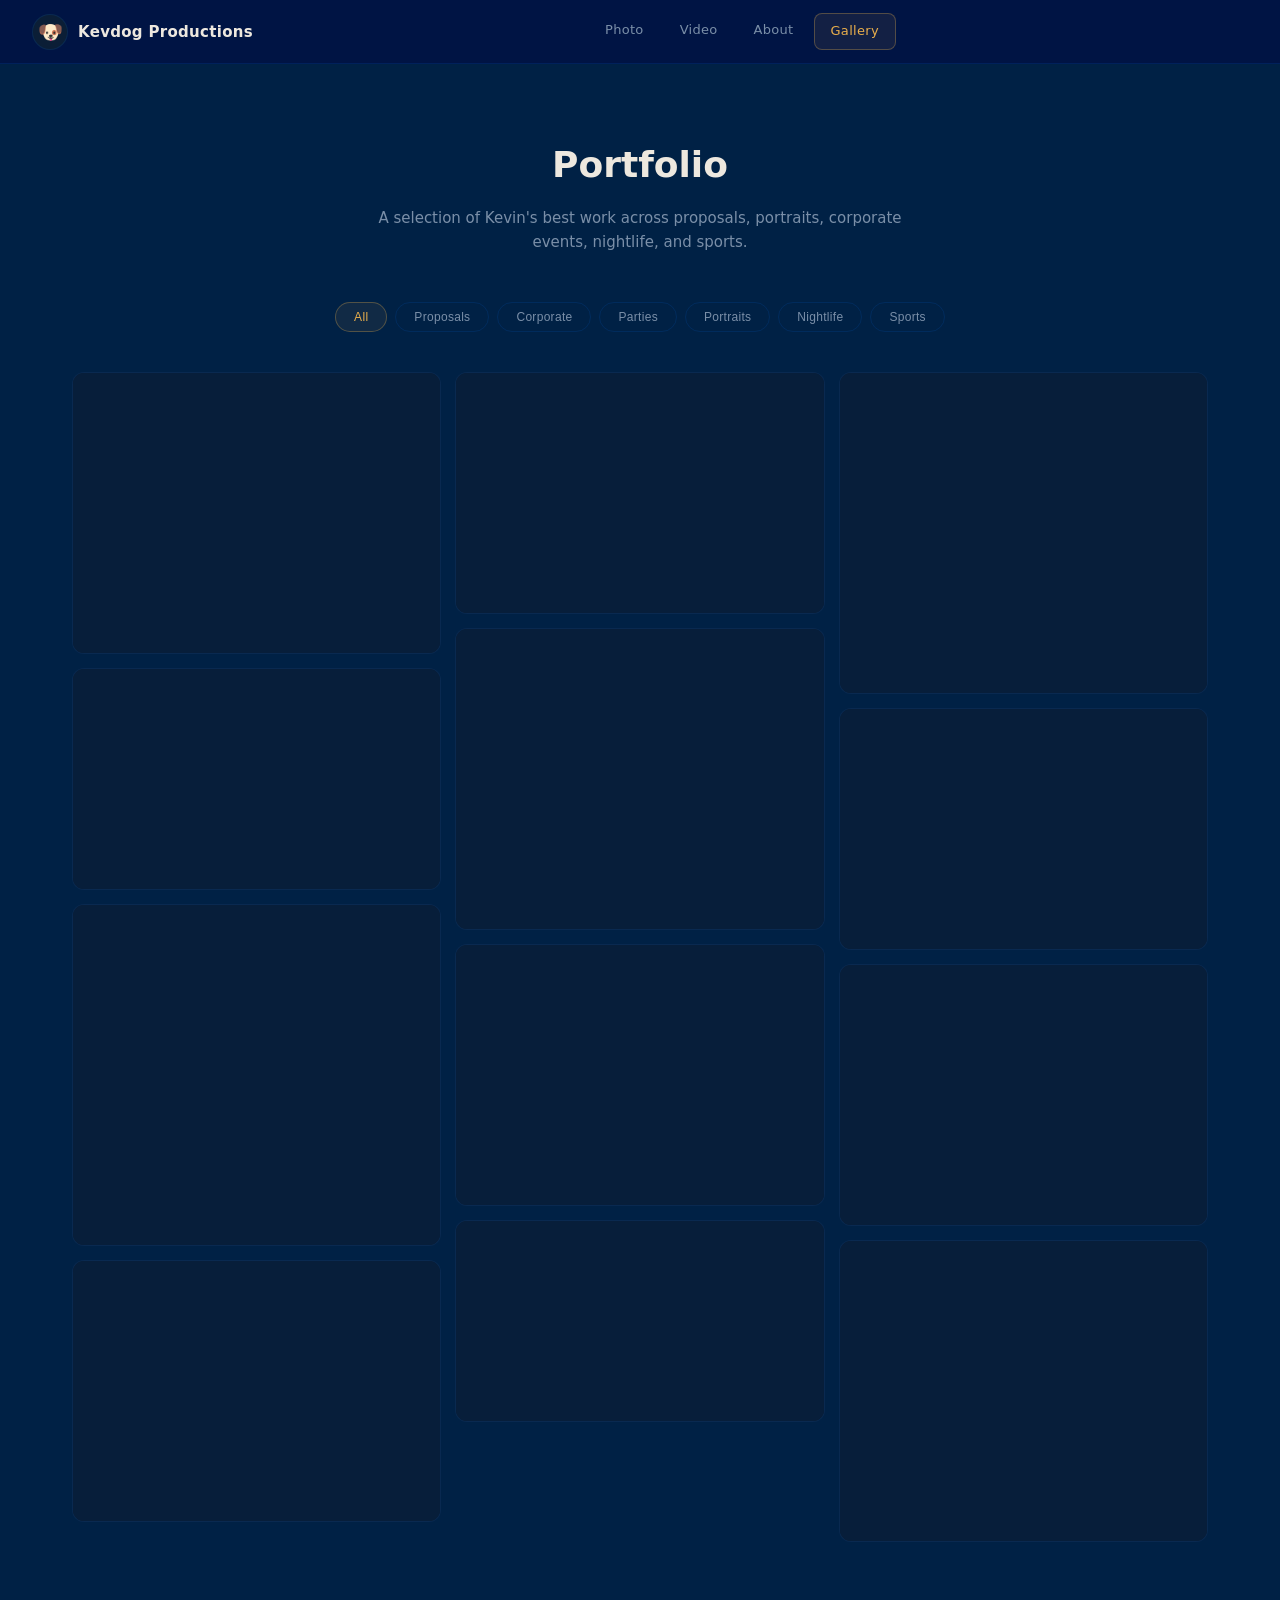
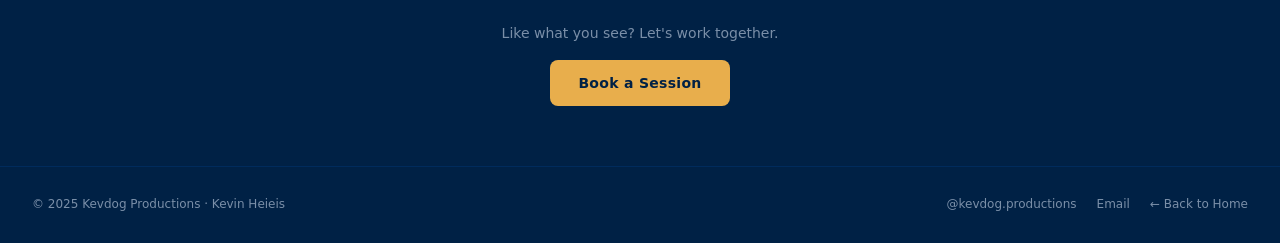
==== gallery.html @ 668ad518 "Initial Website" ====
<!DOCTYPE html>
<html lang="en">
<head>
  <meta charset="UTF-8" />
  <meta name="viewport" content="width=device-width, initial-scale=1.0" />
  <title>Gallery — Kevdog Productions</title>
  <meta name="description" content="Photo gallery — Kevin Heieis photographer and videographer. Proposals, portraits, corporate events, nightlife, and sports." />
  <link rel="icon" href="images/logo.png" type="image/png" />
  <link rel="stylesheet" href="https://cdn.jsdelivr.net/npm/@tabler/icons-webfont@3.11.0/tabler-icons.min.css" />
  <link rel="stylesheet" href="style.css" />
</head>
<body>

<!-- ===== HEADER ===== -->
<header class="gallery-page-header">
  <a href="index.html" class="logo" aria-label="Kevdog Productions home">
    <div class="logo-emoji" aria-hidden="true">🐶</div>
    <span class="logo-text">Kevdog Productions</span>
  </a>

  <nav style="display:flex;gap:4px;" aria-label="Site navigation">
    <a href="index.html#section-photo" class="nav-link">Photo</a>
    <a href="index.html#section-video" class="nav-link">Video</a>
    <a href="index.html#section-about" class="nav-link">About</a>
    <a href="gallery.html" class="nav-link active">Gallery</a>
  </nav>

  <div class="header-icons">
    <a href="https://www.instagram.com/kevdog.productions" target="_blank" rel="noopener" aria-label="Instagram @kevdog.productions">
      <i class="ti ti-brand-instagram" aria-hidden="true"></i>
    </a>
    <a href="mailto:kevin@kevdog.productions" aria-label="Email Kevin">
      <i class="ti ti-mail" aria-hidden="true"></i>
    </a>
  </div>
</header>


<!-- ===== PAGE HERO ===== -->
<div class="gallery-hero">
  <h1>Portfolio</h1>
  <p>A selection of Kevin's best work across proposals, portraits, corporate events, nightlife, and sports.</p>
</div>


<!-- ===== FILTER BUTTONS ===== -->
<div class="gallery-filters" role="group" aria-label="Filter by category">
  <button class="filter-btn active" onclick="filterGallery('all', this)">All</button>
  <button class="filter-btn" onclick="filterGallery('proposals', this)">Proposals</button>
  <button class="filter-btn" onclick="filterGallery('corporate', this)">Corporate</button>
  <button class="filter-btn" onclick="filterGallery('parties', this)">Parties</button>
  <button class="filter-btn" onclick="filterGallery('portraits', this)">Portraits</button>
  <button class="filter-btn" onclick="filterGallery('nightlife', this)">Nightlife</button>
  <button class="filter-btn" onclick="filterGallery('sports', this)">Sports</button>
</div>


<!-- ===== MASONRY GALLERY ===== -->
<!--
  HOW TO ADD YOUR PHOTOS:
  1. Place your image files in the images/gallery/ folder.
  2. For each image, copy one <div class="masonry-item"> block below.
  3. Set data-category to one of: proposals | corporate | parties | portraits | nightlife | sports
  4. Replace the <div class="masonry-placeholder"> with:
       <img src="images/gallery/your-photo.jpg" alt="Descriptive alt text" loading="lazy">
  5. Update the data-caption to describe the photo.
  The columns and lightbox are handled automatically.
-->
<div class="masonry-grid" id="gallery-grid">

  <!-- PROPOSALS -->
  <div class="masonry-item" data-category="proposals" data-caption="Proposal" onclick="openLightbox(this)">
    <div class="masonry-placeholder" style="height:280px;"><i class="ti ti-ring" aria-hidden="true"></i></div>
    <div class="masonry-overlay">Proposals</div>
  </div>

  <div class="masonry-item" data-category="proposals" data-caption="Proposal" onclick="openLightbox(this)">
    <div class="masonry-placeholder" style="height:220px;"><i class="ti ti-ring" aria-hidden="true"></i></div>
    <div class="masonry-overlay">Proposals</div>
  </div>

  <!-- PORTRAITS -->
  <div class="masonry-item" data-category="portraits" data-caption="Portrait session" onclick="openLightbox(this)">
    <div class="masonry-placeholder" style="height:340px;"><i class="ti ti-user-circle" aria-hidden="true"></i></div>
    <div class="masonry-overlay">Portraits</div>
  </div>

  <div class="masonry-item" data-category="portraits" data-caption="Portrait session" onclick="openLightbox(this)">
    <div class="masonry-placeholder" style="height:260px;"><i class="ti ti-user-circle" aria-hidden="true"></i></div>
    <div class="masonry-overlay">Portraits</div>
  </div>

  <!-- CORPORATE -->
  <div class="masonry-item" data-category="corporate" data-caption="Corporate event" onclick="openLightbox(this)">
    <div class="masonry-placeholder" style="height:240px;"><i class="ti ti-building-skyscraper" aria-hidden="true"></i></div>
    <div class="masonry-overlay">Corporate Events</div>
  </div>

  <div class="masonry-item" data-category="corporate" data-caption="Corporate event" onclick="openLightbox(this)">
    <div class="masonry-placeholder" style="height:300px;"><i class="ti ti-building-skyscraper" aria-hidden="true"></i></div>
    <div class="masonry-overlay">Corporate Events</div>
  </div>

  <!-- PARTIES -->
  <div class="masonry-item" data-category="parties" data-caption="Private party" onclick="openLightbox(this)">
    <div class="masonry-placeholder" style="height:260px;"><i class="ti ti-confetti" aria-hidden="true"></i></div>
    <div class="masonry-overlay">Private Parties</div>
  </div>

  <div class="masonry-item" data-category="parties" data-caption="Private party" onclick="openLightbox(this)">
    <div class="masonry-placeholder" style="height:200px;"><i class="ti ti-confetti" aria-hidden="true"></i></div>
    <div class="masonry-overlay">Private Parties</div>
  </div>

  <!-- NIGHTLIFE -->
  <div class="masonry-item" data-category="nightlife" data-caption="Nightlife" onclick="openLightbox(this)">
    <div class="masonry-placeholder" style="height:320px;"><i class="ti ti-music" aria-hidden="true"></i></div>
    <div class="masonry-overlay">Nightlife</div>
  </div>

  <div class="masonry-item" data-category="nightlife" data-caption="Nightlife" onclick="openLightbox(this)">
    <div class="masonry-placeholder" style="height:240px;"><i class="ti ti-music" aria-hidden="true"></i></div>
    <div class="masonry-overlay">Nightlife</div>
  </div>

  <!-- SPORTS -->
  <div class="masonry-item" data-category="sports" data-caption="Sports" onclick="openLightbox(this)">
    <div class="masonry-placeholder" style="height:260px;"><i class="ti ti-trophy" aria-hidden="true"></i></div>
    <div class="masonry-overlay">Sports</div>
  </div>

  <div class="masonry-item" data-category="sports" data-caption="Sports" onclick="openLightbox(this)">
    <div class="masonry-placeholder" style="height:300px;"><i class="ti ti-trophy" aria-hidden="true"></i></div>
    <div class="masonry-overlay">Sports</div>
  </div>

</div><!-- /.masonry-grid -->


<!-- ===== LIGHTBOX ===== -->
<div class="lightbox" id="lightbox" role="dialog" aria-modal="true" aria-label="Photo lightbox" onclick="closeLightbox(event)">
  <button class="lightbox-close" onclick="closeLightbox()" aria-label="Close photo">
    <i class="ti ti-x" aria-hidden="true"></i>
  </button>
  <img class="lightbox-img" id="lightbox-img" src="" alt="" />
  <p class="lightbox-caption" id="lightbox-caption"></p>
</div>


<!-- ===== CTA BAR ===== -->
<div style="text-align:center;padding:0 32px 60px;">
  <p style="font-size:14px;color:var(--muted);margin-bottom:16px;">Like what you see? Let's work together.</p>
  <!-- BOOKING: Replace href with your Google Calendar appointment link -->
  <a href="https://calendar.google.com/calendar/appointments/schedules/YOUR_SCHEDULE_ID" target="_blank" rel="noopener" class="btn-primary">Book a Session</a>
</div>


<!-- ===== FOOTER ===== -->
<footer>
  <span>© 2025 Kevdog Productions · Kevin Heieis</span>
  <div style="display:flex;gap:20px;align-items:center;">
    <a href="https://www.instagram.com/kevdog.productions" target="_blank" rel="noopener">
      <i class="ti ti-brand-instagram" aria-hidden="true"></i> @kevdog.productions
    </a>
    <a href="mailto:kevin@kevdog.productions">
      <i class="ti ti-mail" aria-hidden="true"></i> Email
    </a>
    <a href="index.html">← Back to Home</a>
  </div>
</footer>


<script>
/* ===== Gallery filter ===== */
function filterGallery(category, btn) {
  document.querySelectorAll('.filter-btn').forEach(b => b.classList.remove('active'));
  btn.classList.add('active');

  document.querySelectorAll('.masonry-item').forEach(item => {
    const match = category === 'all' || item.dataset.category === category;
    item.style.display = match ? 'block' : 'none';
  });
}

/* ===== Lightbox ===== */
function openLightbox(item) {
  const img = item.querySelector('img');
  if (!img) return; // no real image yet — skip

  const lightbox = document.getElementById('lightbox');
  document.getElementById('lightbox-img').src = img.src;
  document.getElementById('lightbox-img').alt = img.alt;
  document.getElementById('lightbox-caption').textContent = item.dataset.caption || '';
  lightbox.classList.add('open');
  document.body.style.overflow = 'hidden';
}

function closeLightbox(event) {
  if (event && event.target !== document.getElementById('lightbox')) return;
  document.getElementById('lightbox').classList.remove('open');
  document.getElementById('lightbox-img').src = '';
  document.body.style.overflow = '';
}

document.addEventListener('keydown', e => {
  if (e.key === 'Escape') {
    document.getElementById('lightbox').classList.remove('open');
    document.getElementById('lightbox-img').src = '';
    document.body.style.overflow = '';
  }
});

/* ===== Wire booking links ===== */
const BOOKING = 'https://calendar.google.com/calendar/appointments/schedules/YOUR_SCHEDULE_ID';
document.querySelectorAll('[href*="YOUR_SCHEDULE_ID"]').forEach(el => { el.href = BOOKING; });
</script>
</body>
</html>
---- style.css ----
/* ===== Kevdog Productions — kevdog.productions ===== */
/* UBC Thunderbirds palette: Navy #002145 | Blue #0055B7 | Gold #E8AE4C */

*, *::before, *::after { box-sizing: border-box; margin: 0; padding: 0; }

:root {
  --navy:   #002145;
  --blue:   #0055B7;
  --blue-lt: #1a6fd4;
  --gold:   #E8AE4C;
  --gold-lt: #f2c96e;
  --cream:  #ede8df;
  --muted:  #7a8fa8;
  --surface: #071428;
  --card:   #0b1e36;
  --border: rgba(0, 85, 183, 0.2);
  --border-gold: rgba(232, 174, 76, 0.3);
  --radius: 12px;
  --radius-sm: 8px;
}

html { scroll-behavior: smooth; }

body {
  background: var(--navy);
  color: var(--cream);
  font-family: system-ui, -apple-system, 'Segoe UI', sans-serif;
  line-height: 1.6;
  overflow-x: hidden;
}

a { color: inherit; text-decoration: none; }

/* ===== HEADER ===== */
#site-header {
  position: fixed;
  top: 0; left: 0; right: 0;
  z-index: 100;
  display: flex;
  align-items: center;
  justify-content: space-between;
  padding: 0 32px;
  height: 64px;
  background: rgba(0, 21, 69, 0.85);
  backdrop-filter: blur(12px);
  -webkit-backdrop-filter: blur(12px);
  border-bottom: 0.5px solid var(--border);
  transition: background 0.3s;
}

.logo {
  display: flex;
  align-items: center;
  gap: 10px;
  text-decoration: none;
}
.logo img {
  width: 36px;
  height: 36px;
  border-radius: 50%;
  object-fit: cover;
}
.logo-emoji {
  width: 36px;
  height: 36px;
  border-radius: 50%;
  background: var(--card);
  display: flex;
  align-items: center;
  justify-content: center;
  font-size: 20px;
  border: 1px solid var(--border);
}
.logo-text {
  font-size: 15px;
  font-weight: 600;
  color: var(--cream);
  letter-spacing: 0.3px;
}

nav.main-nav {
  display: flex;
  align-items: center;
  gap: 4px;
}
.nav-link {
  background: none;
  border: none;
  color: var(--muted);
  font-size: 13px;
  font-weight: 500;
  padding: 7px 16px;
  border-radius: var(--radius-sm);
  cursor: pointer;
  letter-spacing: 0.3px;
  transition: color 0.15s, background 0.15s;
  text-decoration: none;
  display: inline-block;
}
.nav-link:hover { color: var(--cream); background: rgba(255,255,255,0.05); }
.nav-link.active {
  color: var(--gold);
  border: 0.5px solid var(--border-gold);
  background: rgba(232, 174, 76, 0.08);
}

.header-icons {
  display: flex;
  align-items: center;
  gap: 16px;
}
.header-icons a {
  color: var(--muted);
  font-size: 20px;
  transition: color 0.15s;
}
.header-icons a:hover { color: var(--gold); }

/* ===== HERO — full-viewport video ===== */
#hero {
  position: relative;
  height: 100vh;
  display: flex;
  align-items: center;
  justify-content: center;
  overflow: hidden;
}

#hero-video {
  position: absolute;
  inset: 0;
  width: 100%;
  height: 100%;
  object-fit: cover;
  z-index: 0;
}

.hero-overlay {
  position: absolute;
  inset: 0;
  background: linear-gradient(
    to bottom,
    rgba(0,21,69,0.35) 0%,
    rgba(0,21,69,0.5) 60%,
    rgba(0,21,69,0.92) 100%
  );
  z-index: 1;
}

.hero-content {
  position: relative;
  z-index: 2;
  text-align: center;
  padding: 0 24px;
  max-width: 700px;
}
.hero-eyebrow {
  font-size: 11px;
  letter-spacing: 3px;
  text-transform: uppercase;
  color: var(--gold);
  margin-bottom: 16px;
  opacity: 0.9;
}
.hero-title {
  font-size: clamp(36px, 6vw, 68px);
  font-weight: 700;
  color: #fff;
  line-height: 1.1;
  margin-bottom: 12px;
  letter-spacing: -0.5px;
}
.hero-sub {
  font-size: 16px;
  color: rgba(237, 232, 223, 0.7);
  margin-bottom: 8px;
}
.hero-rotate-line {
  font-size: 18px;
  color: var(--cream);
  margin-bottom: 36px;
}
.hero-rotate-word {
  color: var(--gold);
  font-weight: 600;
  border-bottom: 1.5px solid rgba(232,174,76,0.5);
  transition: opacity 0.3s;
}
.hero-btns {
  display: flex;
  gap: 12px;
  justify-content: center;
  flex-wrap: wrap;
}
.btn-primary {
  background: var(--gold);
  color: var(--navy);
  border: none;
  font-size: 14px;
  font-weight: 600;
  padding: 12px 28px;
  border-radius: var(--radius-sm);
  cursor: pointer;
  letter-spacing: 0.3px;
  transition: background 0.15s, transform 0.1s;
  text-decoration: none;
  display: inline-block;
}
.btn-primary:hover { background: var(--gold-lt); transform: translateY(-1px); }
.btn-primary:active { transform: translateY(0); }

.btn-outline {
  background: none;
  color: var(--cream);
  border: 1.5px solid rgba(237,232,223,0.4);
  font-size: 14px;
  font-weight: 500;
  padding: 11px 28px;
  border-radius: var(--radius-sm);
  cursor: pointer;
  letter-spacing: 0.3px;
  transition: border-color 0.15s, color 0.15s;
  text-decoration: none;
  display: inline-block;
}
.btn-outline:hover { border-color: var(--cream); color: #fff; }

.hero-scroll {
  position: absolute;
  bottom: 28px;
  left: 50%;
  transform: translateX(-50%);
  z-index: 2;
  display: flex;
  flex-direction: column;
  align-items: center;
  gap: 6px;
  color: rgba(237,232,223,0.4);
  font-size: 11px;
  letter-spacing: 2px;
  text-transform: uppercase;
  animation: bounce 2.5s ease-in-out infinite;
}
@keyframes bounce {
  0%, 100% { transform: translateX(-50%) translateY(0); }
  50% { transform: translateX(-50%) translateY(6px); }
}

/* ===== MAIN CONTENT ===== */
#main-content {
  padding-top: 0;
  background: var(--navy);
}

/* ===== SECTION SHELL ===== */
.section { display: none; padding: 0 0 80px; }
.section.active { display: block; }

.section-hero {
  padding: 64px 32px 40px;
  text-align: center;
  border-bottom: 0.5px solid var(--border);
  margin-bottom: 48px;
}
.section-eyebrow {
  font-size: 11px;
  letter-spacing: 3px;
  text-transform: uppercase;
  color: var(--gold);
  margin-bottom: 12px;
}
.section-title {
  font-size: 28px;
  font-weight: 600;
  color: var(--cream);
  margin-bottom: 8px;
}
.section-tagline {
  font-size: 16px;
  color: var(--muted);
}
.rotate-word {
  color: var(--gold);
  font-weight: 600;
}

/* ===== PHOTO GRID ===== */
.photo-grid {
  display: grid;
  grid-template-columns: repeat(3, 1fr);
  gap: 16px;
  padding: 0 32px 32px;
  max-width: 1100px;
  margin: 0 auto;
}

.photo-card {
  background: var(--card);
  border: 0.5px solid var(--border);
  border-radius: var(--radius);
  overflow: hidden;
  cursor: pointer;
  transition: border-color 0.2s, transform 0.2s;
}
.photo-card:hover {
  border-color: var(--border-gold);
  transform: translateY(-2px);
}
.photo-card-img {
  aspect-ratio: 4/3;
  background: #071e3a;
  display: flex;
  align-items: center;
  justify-content: center;
  overflow: hidden;
  position: relative;
}
.photo-card-img img {
  width: 100%;
  height: 100%;
  object-fit: cover;
  transition: transform 0.3s;
}
.photo-card:hover .photo-card-img img { transform: scale(1.04); }
.photo-card-placeholder {
  color: #1a3557;
  font-size: 40px;
}
.photo-card-label {
  padding: 12px 16px;
  font-size: 13px;
  font-weight: 500;
  color: #a0b4c8;
  letter-spacing: 0.3px;
  text-align: center;
}

.gallery-link-wrap {
  text-align: center;
  padding: 8px 32px 32px;
}
.gallery-link-wrap p {
  font-size: 13px;
  color: var(--muted);
  margin-bottom: 14px;
}

/* ===== VIDEO GRID ===== */
.video-grid {
  display: grid;
  grid-template-columns: repeat(4, 1fr);
  gap: 16px;
  padding: 0 32px 32px;
  max-width: 1100px;
  margin: 0 auto;
}

.video-card {
  background: var(--card);
  border: 0.5px solid var(--border);
  border-radius: var(--radius);
  overflow: hidden;
  cursor: pointer;
  transition: border-color 0.2s, transform 0.2s;
}
.video-card:hover {
  border-color: var(--border-gold);
  transform: translateY(-2px);
}
.video-card-thumb {
  aspect-ratio: 9/13;
  background: #071e3a;
  display: flex;
  align-items: center;
  justify-content: center;
  position: relative;
  overflow: hidden;
}
.video-card-thumb img {
  width: 100%;
  height: 100%;
  object-fit: cover;
  transition: transform 0.3s;
}
.video-card:hover .video-card-thumb img { transform: scale(1.04); }
.play-circle {
  width: 52px;
  height: 52px;
  border-radius: 50%;
  border: 1.5px solid rgba(232, 174, 76, 0.7);
  background: rgba(0, 21, 69, 0.6);
  display: flex;
  align-items: center;
  justify-content: center;
  color: var(--gold);
  font-size: 20px;
  transition: background 0.15s, border-color 0.15s;
  position: absolute;
}
.video-card:hover .play-circle {
  background: rgba(232, 174, 76, 0.18);
  border-color: var(--gold);
}
.video-card-label {
  padding: 12px 10px;
  font-size: 12px;
  font-weight: 500;
  color: #a0b4c8;
  letter-spacing: 0.3px;
  text-align: center;
  line-height: 1.4;
}

/* ===== PRICING BAR ===== */
.pricing-bar {
  text-align: center;
  padding: 0 32px 24px;
  font-size: 13px;
  color: var(--muted);
  line-height: 1.7;
}
.pricing-bar strong { color: var(--cream); font-weight: 500; }

.cta-center {
  text-align: center;
  padding: 8px 32px 0;
}

/* ===== ABOUT ===== */
.about-inner {
  max-width: 780px;
  margin: 0 auto;
  padding: 0 32px;
}
.about-profile {
  display: flex;
  gap: 32px;
  align-items: flex-start;
  background: var(--card);
  border: 0.5px solid var(--border);
  border-radius: var(--radius);
  padding: 32px;
  margin-bottom: 24px;
}
.about-avatar {
  width: 96px;
  height: 96px;
  border-radius: 50%;
  background: #071e3a;
  border: 2px solid var(--border-gold);
  flex-shrink: 0;
  display: flex;
  align-items: center;
  justify-content: center;
  font-size: 44px;
  overflow: hidden;
}
.about-avatar img { width: 100%; height: 100%; object-fit: cover; }
.about-name { font-size: 22px; font-weight: 600; color: var(--cream); margin-bottom: 4px; }
.about-role {
  font-size: 12px;
  color: var(--gold);
  text-transform: uppercase;
  letter-spacing: 1px;
  margin-bottom: 16px;
}
.about-bio { font-size: 15px; color: var(--muted); line-height: 1.75; }

.about-chips {
  display: flex;
  flex-wrap: wrap;
  gap: 8px;
  margin-top: 20px;
}
.chip {
  font-size: 12px;
  padding: 5px 14px;
  border-radius: 20px;
  border: 0.5px solid var(--border-gold);
  color: #c9b97a;
  background: rgba(232, 174, 76, 0.06);
  letter-spacing: 0.3px;
}

.about-cta {
  background: var(--card);
  border: 0.5px solid var(--border);
  border-radius: var(--radius);
  padding: 28px 32px;
  text-align: center;
}
.about-cta h3 { font-size: 18px; font-weight: 500; color: var(--cream); margin-bottom: 8px; }
.about-cta p { font-size: 14px; color: var(--muted); margin-bottom: 20px; }
.about-cta-btns { display: flex; gap: 12px; justify-content: center; flex-wrap: wrap; }

/* ===== VIDEO MODAL ===== */
.modal-backdrop {
  display: none;
  position: fixed;
  inset: 0;
  background: rgba(0, 0, 0, 0.85);
  z-index: 200;
  align-items: center;
  justify-content: center;
}
.modal-backdrop.open { display: flex; }
.modal-box {
  background: var(--card);
  border: 0.5px solid var(--border);
  border-radius: var(--radius);
  width: min(90vw, 720px);
  overflow: hidden;
}
.modal-header {
  display: flex;
  align-items: center;
  justify-content: space-between;
  padding: 16px 20px;
  border-bottom: 0.5px solid var(--border);
}
.modal-title { font-size: 15px; font-weight: 500; color: var(--cream); }
.modal-close {
  background: none;
  border: none;
  color: var(--muted);
  font-size: 20px;
  cursor: pointer;
  padding: 4px;
  border-radius: 4px;
  transition: color 0.15s;
}
.modal-close:hover { color: var(--cream); }
.modal-embed { aspect-ratio: 16/9; background: #000; }
.modal-embed iframe { width: 100%; height: 100%; border: none; }
.modal-placeholder {
  aspect-ratio: 16/9;
  display: flex;
  flex-direction: column;
  align-items: center;
  justify-content: center;
  gap: 12px;
  background: #050d1a;
  color: var(--muted);
  font-size: 14px;
}
.modal-placeholder i { font-size: 40px; color: var(--border-gold); }

/* ===== NAV TABS (below hero) ===== */
#tab-bar {
  display: flex;
  align-items: center;
  justify-content: center;
  gap: 4px;
  padding: 20px 32px;
  border-bottom: 0.5px solid var(--border);
  background: var(--navy);
  position: sticky;
  top: 64px;
  z-index: 50;
}
.tab-btn {
  background: none;
  border: none;
  color: var(--muted);
  font-size: 14px;
  font-weight: 500;
  padding: 9px 22px;
  border-radius: var(--radius-sm);
  cursor: pointer;
  letter-spacing: 0.3px;
  transition: color 0.15s, background 0.15s, border-color 0.15s;
  border: 0.5px solid transparent;
}
.tab-btn:hover { color: var(--cream); background: rgba(255,255,255,0.04); }
.tab-btn.active {
  color: var(--gold);
  border-color: var(--border-gold);
  background: rgba(232, 174, 76, 0.07);
}

/* ===== GALLERY PAGE ===== */
.gallery-page-header {
  display: flex;
  align-items: center;
  justify-content: space-between;
  padding: 0 32px;
  height: 64px;
  border-bottom: 0.5px solid var(--border);
  background: rgba(0,21,69,0.95);
  position: sticky;
  top: 0;
  z-index: 100;
}
.gallery-hero {
  padding: 72px 32px 48px;
  text-align: center;
  max-width: 600px;
  margin: 0 auto;
}
.gallery-hero h1 { font-size: 36px; font-weight: 700; color: var(--cream); margin-bottom: 12px; }
.gallery-hero p { font-size: 15px; color: var(--muted); }

.gallery-filters {
  display: flex;
  gap: 8px;
  justify-content: center;
  flex-wrap: wrap;
  padding: 0 32px 40px;
}
.filter-btn {
  background: none;
  border: 0.5px solid var(--border);
  color: var(--muted);
  font-size: 12px;
  font-weight: 500;
  padding: 7px 18px;
  border-radius: 20px;
  cursor: pointer;
  transition: all 0.15s;
  letter-spacing: 0.3px;
}
.filter-btn:hover { color: var(--cream); border-color: rgba(255,255,255,0.2); }
.filter-btn.active { color: var(--gold); border-color: var(--border-gold); background: rgba(232,174,76,0.07); }

.masonry-grid {
  columns: 3;
  column-gap: 14px;
  padding: 0 32px 80px;
  max-width: 1200px;
  margin: 0 auto;
}
.masonry-item {
  break-inside: avoid;
  margin-bottom: 14px;
  border-radius: var(--radius);
  overflow: hidden;
  cursor: pointer;
  border: 0.5px solid var(--border);
  transition: border-color 0.2s, transform 0.2s;
  background: var(--card);
  position: relative;
}
.masonry-item:hover { border-color: var(--border-gold); transform: translateY(-2px); }
.masonry-item img { display: block; width: 100%; }
.masonry-placeholder {
  width: 100%;
  background: #071e3a;
  display: flex;
  align-items: center;
  justify-content: center;
  color: #1a3557;
  font-size: 36px;
}
.masonry-overlay {
  position: absolute;
  bottom: 0; left: 0; right: 0;
  padding: 20px 14px 14px;
  background: linear-gradient(to top, rgba(0,21,69,0.85), transparent);
  opacity: 0;
  transition: opacity 0.2s;
  color: var(--cream);
  font-size: 12px;
  font-weight: 500;
  letter-spacing: 0.4px;
}
.masonry-item:hover .masonry-overlay { opacity: 1; }

/* ===== LIGHTBOX ===== */
.lightbox {
  display: none;
  position: fixed;
  inset: 0;
  background: rgba(0,0,0,0.94);
  z-index: 300;
  align-items: center;
  justify-content: center;
  flex-direction: column;
}
.lightbox.open { display: flex; }
.lightbox-img { max-width: 90vw; max-height: 85vh; border-radius: var(--radius); object-fit: contain; }
.lightbox-close {
  position: absolute;
  top: 20px; right: 24px;
  background: none;
  border: none;
  color: rgba(255,255,255,0.6);
  font-size: 28px;
  cursor: pointer;
  transition: color 0.15s;
}
.lightbox-close:hover { color: #fff; }
.lightbox-caption {
  margin-top: 16px;
  font-size: 13px;
  color: rgba(237,232,223,0.5);
  letter-spacing: 0.5px;
}

/* ===== FOOTER ===== */
footer {
  border-top: 0.5px solid var(--border);
  padding: 28px 32px;
  display: flex;
  align-items: center;
  justify-content: space-between;
  font-size: 12px;
  color: var(--muted);
}
footer a { color: var(--muted); transition: color 0.15s; }
footer a:hover { color: var(--gold); }

/* ===== RESPONSIVE ===== */
@media (max-width: 768px) {
  #site-header { padding: 0 16px; }
  .logo-text { display: none; }
  .photo-grid { grid-template-columns: repeat(2, 1fr); padding: 0 16px 24px; }
  .video-grid { grid-template-columns: repeat(2, 1fr); padding: 0 16px 24px; }
  .masonry-grid { columns: 2; padding: 0 16px 60px; }
  .section-hero { padding: 48px 16px 32px; }
  .about-profile { flex-direction: column; padding: 20px; }
  footer { flex-direction: column; gap: 8px; text-align: center; }
}

@media (max-width: 480px) {
  .photo-grid { grid-template-columns: 1fr; }
  .video-grid { grid-template-columns: 1fr; }
  .masonry-grid { columns: 1; }
  .hero-title { font-size: 32px; }
}
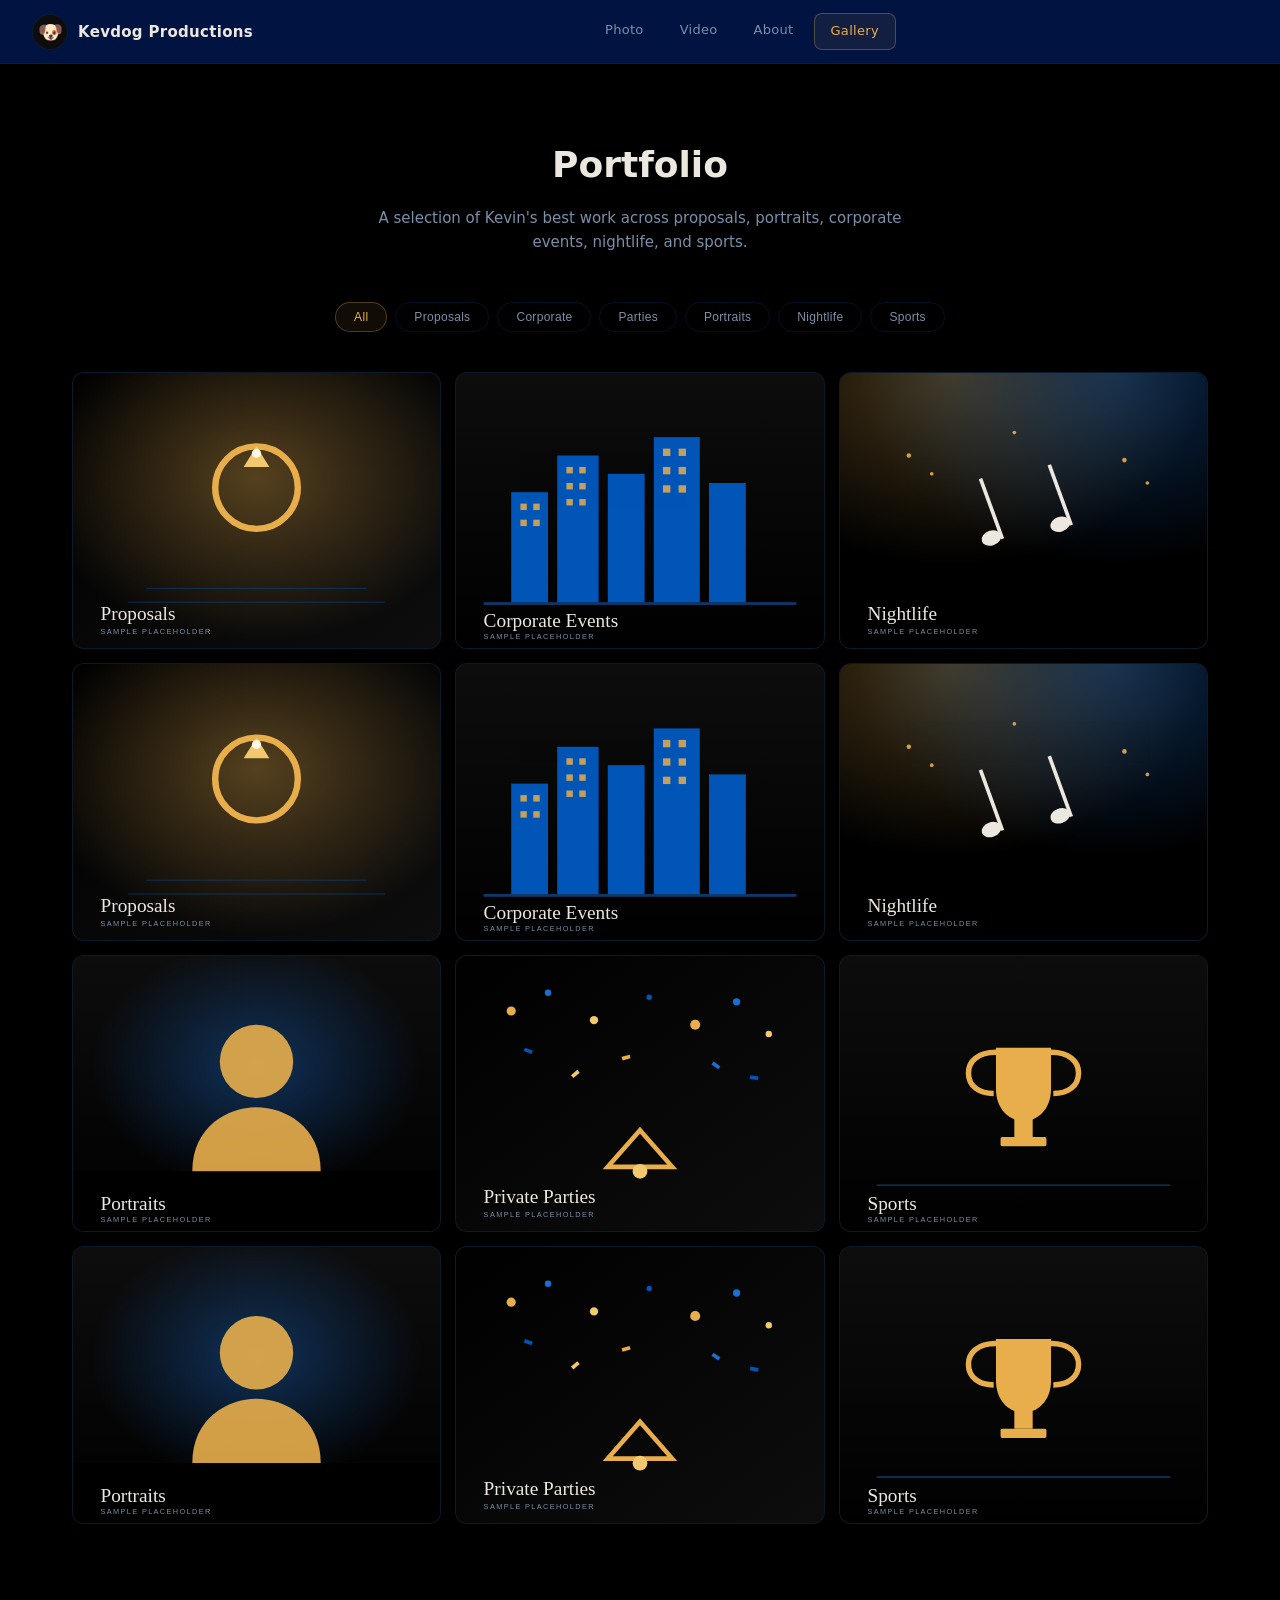
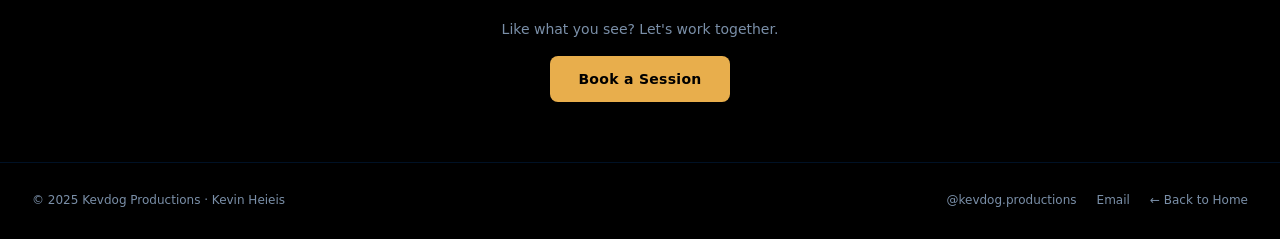
==== commit 5a34820d: "updates to website" ====
--- a/gallery.html
+++ b/gallery.html
@@ -70,67 +70,67 @@
 
   <!-- PROPOSALS -->
   <div class="masonry-item" data-category="proposals" data-caption="Proposal" onclick="openLightbox(this)">
-    <div class="masonry-placeholder" style="height:280px;"><i class="ti ti-ring" aria-hidden="true"></i></div>
+    <img src="images/covers/proposals.svg" alt="Proposal photography sample" loading="lazy">
     <div class="masonry-overlay">Proposals</div>
   </div>
 
   <div class="masonry-item" data-category="proposals" data-caption="Proposal" onclick="openLightbox(this)">
-    <div class="masonry-placeholder" style="height:220px;"><i class="ti ti-ring" aria-hidden="true"></i></div>
+    <img src="images/covers/proposals.svg" alt="Proposal photography sample" loading="lazy">
     <div class="masonry-overlay">Proposals</div>
   </div>
 
   <!-- PORTRAITS -->
   <div class="masonry-item" data-category="portraits" data-caption="Portrait session" onclick="openLightbox(this)">
-    <div class="masonry-placeholder" style="height:340px;"><i class="ti ti-user-circle" aria-hidden="true"></i></div>
+    <img src="images/covers/portraits.svg" alt="Portrait photography sample" loading="lazy">
     <div class="masonry-overlay">Portraits</div>
   </div>
 
   <div class="masonry-item" data-category="portraits" data-caption="Portrait session" onclick="openLightbox(this)">
-    <div class="masonry-placeholder" style="height:260px;"><i class="ti ti-user-circle" aria-hidden="true"></i></div>
+    <img src="images/covers/portraits.svg" alt="Portrait photography sample" loading="lazy">
     <div class="masonry-overlay">Portraits</div>
   </div>
 
   <!-- CORPORATE -->
   <div class="masonry-item" data-category="corporate" data-caption="Corporate event" onclick="openLightbox(this)">
-    <div class="masonry-placeholder" style="height:240px;"><i class="ti ti-building-skyscraper" aria-hidden="true"></i></div>
+    <img src="images/covers/corporate.svg" alt="Corporate event photography sample" loading="lazy">
     <div class="masonry-overlay">Corporate Events</div>
   </div>
 
   <div class="masonry-item" data-category="corporate" data-caption="Corporate event" onclick="openLightbox(this)">
-    <div class="masonry-placeholder" style="height:300px;"><i class="ti ti-building-skyscraper" aria-hidden="true"></i></div>
+    <img src="images/covers/corporate.svg" alt="Corporate event photography sample" loading="lazy">
     <div class="masonry-overlay">Corporate Events</div>
   </div>
 
   <!-- PARTIES -->
   <div class="masonry-item" data-category="parties" data-caption="Private party" onclick="openLightbox(this)">
-    <div class="masonry-placeholder" style="height:260px;"><i class="ti ti-confetti" aria-hidden="true"></i></div>
+    <img src="images/covers/parties.svg" alt="Private party photography sample" loading="lazy">
     <div class="masonry-overlay">Private Parties</div>
   </div>
 
   <div class="masonry-item" data-category="parties" data-caption="Private party" onclick="openLightbox(this)">
-    <div class="masonry-placeholder" style="height:200px;"><i class="ti ti-confetti" aria-hidden="true"></i></div>
+    <img src="images/covers/parties.svg" alt="Private party photography sample" loading="lazy">
     <div class="masonry-overlay">Private Parties</div>
   </div>
 
   <!-- NIGHTLIFE -->
   <div class="masonry-item" data-category="nightlife" data-caption="Nightlife" onclick="openLightbox(this)">
-    <div class="masonry-placeholder" style="height:320px;"><i class="ti ti-music" aria-hidden="true"></i></div>
+    <img src="images/covers/nightlife.svg" alt="Nightlife photography sample" loading="lazy">
     <div class="masonry-overlay">Nightlife</div>
   </div>
 
   <div class="masonry-item" data-category="nightlife" data-caption="Nightlife" onclick="openLightbox(this)">
-    <div class="masonry-placeholder" style="height:240px;"><i class="ti ti-music" aria-hidden="true"></i></div>
+    <img src="images/covers/nightlife.svg" alt="Nightlife photography sample" loading="lazy">
     <div class="masonry-overlay">Nightlife</div>
   </div>
 
   <!-- SPORTS -->
   <div class="masonry-item" data-category="sports" data-caption="Sports" onclick="openLightbox(this)">
-    <div class="masonry-placeholder" style="height:260px;"><i class="ti ti-trophy" aria-hidden="true"></i></div>
+    <img src="images/covers/sports.svg" alt="Sports photography sample" loading="lazy">
     <div class="masonry-overlay">Sports</div>
   </div>
 
   <div class="masonry-item" data-category="sports" data-caption="Sports" onclick="openLightbox(this)">
-    <div class="masonry-placeholder" style="height:300px;"><i class="ti ti-trophy" aria-hidden="true"></i></div>
+    <img src="images/covers/sports.svg" alt="Sports photography sample" loading="lazy">
     <div class="masonry-overlay">Sports</div>
   </div>
 
--- a/style.css
+++ b/style.css
@@ -4,15 +4,15 @@
 *, *::before, *::after { box-sizing: border-box; margin: 0; padding: 0; }
 
 :root {
-  --navy:   #002145;
+  --navy:   #000000;
   --blue:   #0055B7;
   --blue-lt: #1a6fd4;
   --gold:   #E8AE4C;
   --gold-lt: #f2c96e;
   --cream:  #ede8df;
   --muted:  #7a8fa8;
-  --surface: #071428;
-  --card:   #0b1e36;
+  --surface: #000000;
+  --card:   #0d0d0d;
   --border: rgba(0, 85, 183, 0.2);
   --border-gold: rgba(232, 174, 76, 0.3);
   --radius: 12px;
@@ -38,14 +38,8 @@
   z-index: 100;
   display: flex;
   align-items: center;
-  justify-content: space-between;
   padding: 0 32px;
   height: 64px;
-  background: rgba(0, 21, 69, 0.85);
-  backdrop-filter: blur(12px);
-  -webkit-backdrop-filter: blur(12px);
-  border-bottom: 0.5px solid var(--border);
-  transition: background 0.3s;
 }
 
 .logo {
@@ -119,11 +113,11 @@
 /* ===== HERO — full-viewport video ===== */
 #hero {
   position: relative;
-  height: 100vh;
-  display: flex;
-  align-items: center;
-  justify-content: center;
-  overflow: hidden;
+  display: flex;
+  align-items: center;
+  justify-content: center;
+  overflow: hidden;
+  padding: 76px 24px 64px;
 }
 
 #hero-video {
@@ -140,9 +134,9 @@
   inset: 0;
   background: linear-gradient(
     to bottom,
-    rgba(0,21,69,0.35) 0%,
-    rgba(0,21,69,0.5) 60%,
-    rgba(0,21,69,0.92) 100%
+    rgba(0,0,0,0.35) 0%,
+    rgba(0,0,0,0.5) 60%,
+    rgba(0,0,0,0.92) 100%
   );
   z-index: 1;
 }
@@ -151,7 +145,6 @@
   position: relative;
   z-index: 2;
   text-align: center;
-  padding: 0 24px;
   max-width: 700px;
 }
 .hero-eyebrow {
@@ -170,26 +163,24 @@
   margin-bottom: 12px;
   letter-spacing: -0.5px;
 }
-.hero-sub {
-  font-size: 16px;
-  color: rgba(237, 232, 223, 0.7);
-  margin-bottom: 8px;
-}
-.hero-rotate-line {
-  font-size: 18px;
-  color: var(--cream);
-  margin-bottom: 36px;
-}
-.hero-rotate-word {
-  color: var(--gold);
-  font-weight: 600;
-  border-bottom: 1.5px solid rgba(232,174,76,0.5);
-  transition: opacity 0.3s;
-}
-.hero-btns {
-  display: flex;
-  gap: 12px;
-  justify-content: center;
+.hero-tagline {
+  display: none;
+  position: relative;
+  left: 88px;
+  margin-bottom: 20px;
+  font-family: 'Playfair Display', Georgia, serif;
+  font-size: clamp(20px, 2.6vw, 26px);
+  font-weight: 500;
+  letter-spacing: 0.2px;
+}
+.hero-tagline.active {
+  display: block;
+}
+.hero-tabs {
+  display: flex;
+  align-items: center;
+  justify-content: center;
+  gap: 4px;
   flex-wrap: wrap;
 }
 .btn-primary {
@@ -225,27 +216,6 @@
 }
 .btn-outline:hover { border-color: var(--cream); color: #fff; }
 
-.hero-scroll {
-  position: absolute;
-  bottom: 28px;
-  left: 50%;
-  transform: translateX(-50%);
-  z-index: 2;
-  display: flex;
-  flex-direction: column;
-  align-items: center;
-  gap: 6px;
-  color: rgba(237,232,223,0.4);
-  font-size: 11px;
-  letter-spacing: 2px;
-  text-transform: uppercase;
-  animation: bounce 2.5s ease-in-out infinite;
-}
-@keyframes bounce {
-  0%, 100% { transform: translateX(-50%) translateY(0); }
-  50% { transform: translateX(-50%) translateY(6px); }
-}
-
 /* ===== MAIN CONTENT ===== */
 #main-content {
   padding-top: 0;
@@ -279,9 +249,35 @@
   font-size: 16px;
   color: var(--muted);
 }
+.rotate-word-wrap {
+  position: relative;
+  display: inline-grid;
+  overflow: hidden;
+  width: clamp(200px, 34vw, 260px);
+}
 .rotate-word {
+  grid-row: 1;
+  grid-column: 1;
+  justify-self: start;
+  width: max-content;
+  white-space: nowrap;
+  text-align: left;
   color: var(--gold);
   font-weight: 600;
+  transform: translateX(0);
+  filter: blur(0px);
+  transition: transform 0.35s ease, filter 0.35s ease;
+}
+.rotate-word.rw-exit {
+  transform: translateX(-100%);
+  filter: blur(3px);
+}
+.rotate-word.rw-enter-start {
+  transform: translateX(100%);
+  filter: blur(3px);
+}
+.rotate-word.rw-no-transition {
+  transition: none;
 }
 
 /* ===== PHOTO GRID ===== */
@@ -545,30 +541,18 @@
 }
 .modal-placeholder i { font-size: 40px; color: var(--border-gold); }
 
-/* ===== NAV TABS (below hero) ===== */
-#tab-bar {
-  display: flex;
-  align-items: center;
-  justify-content: center;
-  gap: 4px;
-  padding: 20px 32px;
-  border-bottom: 0.5px solid var(--border);
-  background: var(--navy);
-  position: sticky;
-  top: 64px;
-  z-index: 50;
-}
+/* ===== NAV TABS (in hero) ===== */
 .tab-btn {
   background: none;
   border: none;
   color: var(--muted);
-  font-size: 14px;
+  font-size: 17px;
   font-weight: 500;
   padding: 9px 22px;
   border-radius: var(--radius-sm);
   cursor: pointer;
   letter-spacing: 0.3px;
-  transition: color 0.15s, background 0.15s, border-color 0.15s;
+  transition: color 0.15s, background 0.15s, border-color 0.15s, border-radius 0.15s;
   border: 0.5px solid transparent;
 }
 .tab-btn:hover { color: var(--cream); background: rgba(255,255,255,0.04); }
@@ -576,6 +560,7 @@
   color: var(--gold);
   border-color: var(--border-gold);
   background: rgba(232, 174, 76, 0.07);
+  border-radius: 0;
 }
 
 /* ===== GALLERY PAGE ===== */
@@ -655,7 +640,7 @@
   position: absolute;
   bottom: 0; left: 0; right: 0;
   padding: 20px 14px 14px;
-  background: linear-gradient(to top, rgba(0,21,69,0.85), transparent);
+  background: linear-gradient(to top, rgba(0,0,0,0.85), transparent);
   opacity: 0;
   transition: opacity 0.2s;
   color: var(--cream);
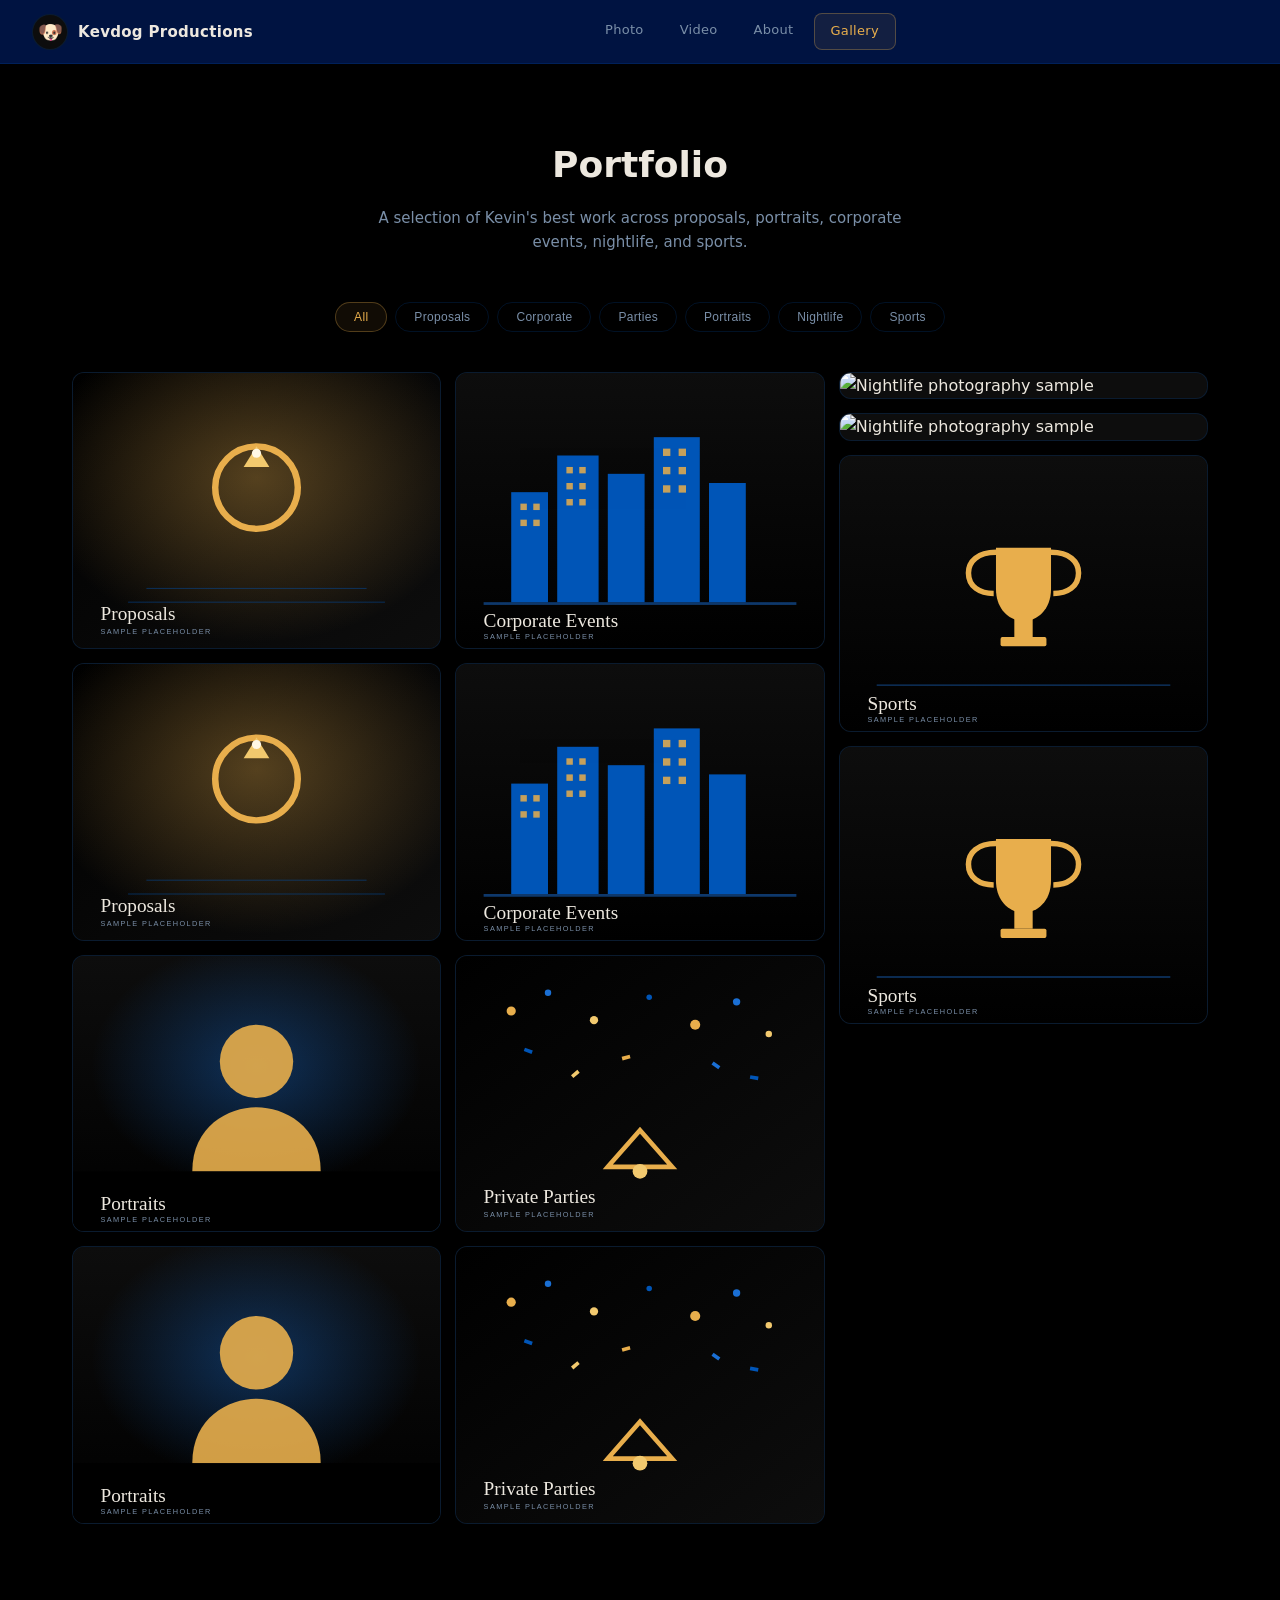
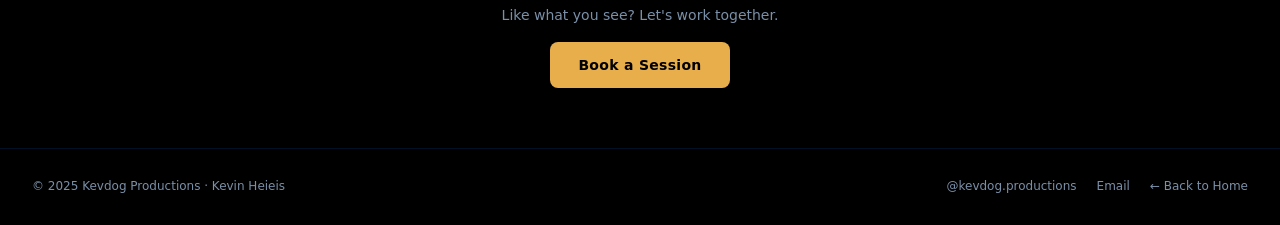
==== commit d5835dac: "Revision" ====
--- a/gallery.html
+++ b/gallery.html
@@ -26,7 +26,7 @@
   </nav>
 
   <div class="header-icons">
-    <a href="https://www.instagram.com/kevdog.productions" target="_blank" rel="noopener" aria-label="Instagram @kevdog.productions">
+    <a href="https://www.instagram.com/kevs.fx" target="_blank" rel="noopener" aria-label="Instagram @kevdog.productions">
       <i class="ti ti-brand-instagram" aria-hidden="true"></i>
     </a>
     <a href="mailto:kevin@kevdog.productions" aria-label="Email Kevin">
@@ -114,12 +114,12 @@
 
   <!-- NIGHTLIFE -->
   <div class="masonry-item" data-category="nightlife" data-caption="Nightlife" onclick="openLightbox(this)">
-    <img src="images/covers/nightlife.svg" alt="Nightlife photography sample" loading="lazy">
+    <img src="images/covers/Music-1.png" alt="Nightlife photography sample" loading="lazy">
     <div class="masonry-overlay">Nightlife</div>
   </div>
 
   <div class="masonry-item" data-category="nightlife" data-caption="Nightlife" onclick="openLightbox(this)">
-    <img src="images/covers/nightlife.svg" alt="Nightlife photography sample" loading="lazy">
+    <img src="images/covers/Music-2.png" alt="Nightlife photography sample" loading="lazy">
     <div class="masonry-overlay">Nightlife</div>
   </div>
 
--- a/style.css
+++ b/style.css
@@ -33,13 +33,7 @@
 
 /* ===== HEADER ===== */
 #site-header {
-  position: fixed;
-  top: 0; left: 0; right: 0;
-  z-index: 100;
-  display: flex;
-  align-items: center;
-  padding: 0 32px;
-  height: 64px;
+  display: none;
 }
 
 .logo {
@@ -117,7 +111,7 @@
   align-items: center;
   justify-content: center;
   overflow: hidden;
-  padding: 76px 24px 64px;
+  padding: 32px 24px 64px;
 }
 
 #hero-video {
@@ -180,8 +174,9 @@
   display: flex;
   align-items: center;
   justify-content: center;
-  gap: 4px;
+  gap: 12px;
   flex-wrap: wrap;
+  margin-top: 18px;
 }
 .btn-primary {
   background: var(--gold);
@@ -223,31 +218,45 @@
 }
 
 /* ===== SECTION SHELL ===== */
-.section { display: none; padding: 0 0 80px; }
-.section.active { display: block; }
+.section {
+  display: none;
+  padding: 0 0 80px;
+}
+.section.active {
+  display: block;
+}
 
 .section-hero {
-  padding: 64px 32px 40px;
-  text-align: center;
-  border-bottom: 0.5px solid var(--border);
-  margin-bottom: 48px;
+  padding: 56px 32px 40px;
+  text-align: center;
+  border: 1px solid rgba(255,255,255,0.08);
+  background: rgba(255,255,255,0.02);
+  border-radius: var(--radius);
+  backdrop-filter: blur(14px);
+  margin: 0 auto 48px;
+  max-width: 880px;
+  box-shadow: 0 20px 60px rgba(0, 0, 0, 0.22);
 }
 .section-eyebrow {
   font-size: 11px;
   letter-spacing: 3px;
   text-transform: uppercase;
   color: var(--gold);
-  margin-bottom: 12px;
+  margin-bottom: 14px;
 }
 .section-title {
-  font-size: 28px;
-  font-weight: 600;
+  font-size: clamp(30px, 4vw, 40px);
+  font-weight: 700;
   color: var(--cream);
-  margin-bottom: 8px;
+  margin-bottom: 16px;
+  letter-spacing: -0.4px;
 }
 .section-tagline {
-  font-size: 16px;
-  color: var(--muted);
+  font-size: 17px;
+  color: var(--muted);
+  max-width: 760px;
+  margin: 0 auto;
+  line-height: 1.8;
 }
 .rotate-word-wrap {
   position: relative;
@@ -264,6 +273,8 @@
   text-align: left;
   color: var(--gold);
   font-weight: 600;
+  text-decoration: underline;
+  text-underline-offset: 4px;
   transform: translateX(0);
   filter: blur(0px);
   transition: transform 0.35s ease, filter 0.35s ease;
@@ -303,7 +314,7 @@
   transform: translateY(-2px);
 }
 .photo-card-img {
-  aspect-ratio: 4/3;
+  aspect-ratio: 3/4;
   background: #071e3a;
   display: flex;
   align-items: center;
@@ -317,6 +328,50 @@
   object-fit: cover;
   transition: transform 0.3s;
 }
+.nightlife-card .photo-card-img {
+  position: relative;
+}
+.nightlife-caption {
+  position: absolute;
+  left: 0;
+  right: 0;
+  bottom: calc(18px + 0.5cm);
+  padding: 0 14px;
+  color: #d3d3d3;
+  font-family: 'Proxima Nova', 'Helvetica Neue', Arial, sans-serif;
+  font-weight: 800;
+  font-size: 16px;
+  text-align: center;
+  text-shadow: 0 2px 2px rgba(0,0,0,0.75);
+  z-index: 4;
+  white-space: nowrap;
+  overflow: hidden;
+  text-overflow: ellipsis;
+}
+.photo-carousel-nav {
+  position: absolute;
+  top: 50%;
+  transform: translateY(-50%);
+  width: 48px;
+  height: 48px;
+  border-radius: 50%;
+  border: none;
+  background: rgba(0, 0, 0, 0.55);
+  color: #fff;
+  display: grid;
+  place-items: center;
+  cursor: pointer;
+  z-index: 5;
+  transition: background 0.15s, transform 0.15s;
+}
+.photo-carousel-nav:hover {
+  background: rgba(232, 174, 76, 0.95);
+  transform: translateY(-50%) scale(1.05);
+}
+.photo-carousel-nav.prev { left: 10px; }
+.photo-carousel-nav.next { right: 10px; }
+.photo-carousel-nav i,
+.photo-carousel-nav .photo-arrow { font-size: 24px; line-height: 0.9; font-weight: 700; }
 .photo-card:hover .photo-card-img img { transform: scale(1.04); }
 .photo-card-placeholder {
   color: #1a3557;
@@ -345,27 +400,32 @@
 .video-grid {
   display: grid;
   grid-template-columns: repeat(4, 1fr);
-  gap: 16px;
+  gap: 20px;
   padding: 0 32px 32px;
-  max-width: 1100px;
+  max-width: 1120px;
   margin: 0 auto;
+  justify-items: center;
 }
 
 .video-card {
-  background: var(--card);
-  border: 0.5px solid var(--border);
+  background: rgba(255,255,255,0.02);
+  border: 1px solid rgba(255,255,255,0.08);
   border-radius: var(--radius);
   overflow: hidden;
   cursor: pointer;
-  transition: border-color 0.2s, transform 0.2s;
+  transition: border-color 0.2s, transform 0.2s, box-shadow 0.2s;
+  display: flex;
+  flex-direction: column;
+  min-height: 320px;
 }
 .video-card:hover {
   border-color: var(--border-gold);
-  transform: translateY(-2px);
+  transform: translateY(-4px);
+  box-shadow: 0 20px 40px rgba(0,0,0,0.18);
 }
 .video-card-thumb {
-  aspect-ratio: 9/13;
-  background: #071e3a;
+  aspect-ratio: 3/4;
+  background: linear-gradient(180deg, rgba(0,0,0,0.25), rgba(0,0,0,0.65)), #071e3a;
   display: flex;
   align-items: center;
   justify-content: center;
@@ -380,31 +440,32 @@
 }
 .video-card:hover .video-card-thumb img { transform: scale(1.04); }
 .play-circle {
-  width: 52px;
-  height: 52px;
+  width: 56px;
+  height: 56px;
   border-radius: 50%;
-  border: 1.5px solid rgba(232, 174, 76, 0.7);
-  background: rgba(0, 21, 69, 0.6);
+  border: 1.5px solid rgba(232, 174, 76, 0.8);
+  background: rgba(0, 21, 69, 0.75);
   display: flex;
   align-items: center;
   justify-content: center;
   color: var(--gold);
-  font-size: 20px;
-  transition: background 0.15s, border-color 0.15s;
+  font-size: 22px;
+  transition: background 0.15s, border-color 0.15s, transform 0.15s;
   position: absolute;
 }
 .video-card:hover .play-circle {
-  background: rgba(232, 174, 76, 0.18);
+  background: rgba(232, 174, 76, 0.2);
   border-color: var(--gold);
+  transform: scale(1.06);
 }
 .video-card-label {
-  padding: 12px 10px;
-  font-size: 12px;
-  font-weight: 500;
-  color: #a0b4c8;
+  padding: 18px 14px 20px;
+  font-size: 14px;
+  font-weight: 600;
+  color: var(--cream);
   letter-spacing: 0.3px;
   text-align: center;
-  line-height: 1.4;
+  line-height: 1.5;
 }
 
 /* ===== PRICING BAR ===== */
@@ -424,26 +485,29 @@
 
 /* ===== ABOUT ===== */
 .about-inner {
-  max-width: 780px;
+  max-width: 980px;
   margin: 0 auto;
   padding: 0 32px;
 }
 .about-profile {
-  display: flex;
+  display: grid;
+  grid-template-columns: 260px 1fr;
   gap: 32px;
-  align-items: flex-start;
-  background: var(--card);
-  border: 0.5px solid var(--border);
+  align-items: start;
+  background: rgba(255,255,255,0.02);
+  border: 1px solid rgba(255,255,255,0.08);
   border-radius: var(--radius);
   padding: 32px;
   margin-bottom: 24px;
+  box-shadow: 0 20px 50px rgba(0,0,0,0.16);
 }
 .about-avatar {
-  width: 96px;
-  height: 96px;
-  border-radius: 50%;
-  background: #071e3a;
-  border: 2px solid var(--border-gold);
+  width: 100%;
+  max-width: 220px;
+  aspect-ratio: 1;
+  border-radius: 30px;
+  background: linear-gradient(135deg, rgba(232,174,76,0.15), rgba(0,0,0,0.25));
+  border: 1px solid rgba(232,174,76,0.28);
   flex-shrink: 0;
   display: flex;
   align-items: center;
@@ -452,41 +516,42 @@
   overflow: hidden;
 }
 .about-avatar img { width: 100%; height: 100%; object-fit: cover; }
-.about-name { font-size: 22px; font-weight: 600; color: var(--cream); margin-bottom: 4px; }
+.about-name { font-size: 26px; font-weight: 700; color: var(--cream); margin-bottom: 6px; }
 .about-role {
-  font-size: 12px;
+  font-size: 13px;
   color: var(--gold);
   text-transform: uppercase;
   letter-spacing: 1px;
-  margin-bottom: 16px;
-}
-.about-bio { font-size: 15px; color: var(--muted); line-height: 1.75; }
+  margin-bottom: 18px;
+}
+.about-bio { font-size: 16px; color: var(--muted); line-height: 1.9; }
 
 .about-chips {
   display: flex;
   flex-wrap: wrap;
-  gap: 8px;
-  margin-top: 20px;
+  gap: 10px;
+  margin-top: 24px;
 }
 .chip {
-  font-size: 12px;
-  padding: 5px 14px;
-  border-radius: 20px;
-  border: 0.5px solid var(--border-gold);
+  font-size: 13px;
+  padding: 8px 16px;
+  border-radius: 999px;
+  border: 0.5px solid rgba(232,174,76,0.28);
   color: #c9b97a;
-  background: rgba(232, 174, 76, 0.06);
+  background: rgba(232, 174, 76, 0.08);
   letter-spacing: 0.3px;
 }
 
 .about-cta {
-  background: var(--card);
-  border: 0.5px solid var(--border);
+  background: rgba(255,255,255,0.02);
+  border: 1px solid rgba(255,255,255,0.08);
   border-radius: var(--radius);
   padding: 28px 32px;
   text-align: center;
-}
-.about-cta h3 { font-size: 18px; font-weight: 500; color: var(--cream); margin-bottom: 8px; }
-.about-cta p { font-size: 14px; color: var(--muted); margin-bottom: 20px; }
+  box-shadow: 0 20px 40px rgba(0,0,0,0.16);
+}
+.about-cta h3 { font-size: 20px; font-weight: 700; color: var(--cream); margin-bottom: 10px; }
+.about-cta p { font-size: 15px; color: var(--muted); margin-bottom: 20px; line-height: 1.7; }
 .about-cta-btns { display: flex; gap: 12px; justify-content: center; flex-wrap: wrap; }
 
 /* ===== VIDEO MODAL ===== */
@@ -541,26 +606,31 @@
 }
 .modal-placeholder i { font-size: 40px; color: var(--border-gold); }
 
+}
+
 /* ===== NAV TABS (in hero) ===== */
 .tab-btn {
-  background: none;
+  background: rgba(255,255,255,0.06);
   border: none;
-  color: var(--muted);
-  font-size: 17px;
-  font-weight: 500;
-  padding: 9px 22px;
-  border-radius: var(--radius-sm);
-  cursor: pointer;
-  letter-spacing: 0.3px;
-  transition: color 0.15s, background 0.15s, border-color 0.15s, border-radius 0.15s;
-  border: 0.5px solid transparent;
-}
-.tab-btn:hover { color: var(--cream); background: rgba(255,255,255,0.04); }
+  color: var(--cream);
+  font-size: 20px;
+  font-weight: 600;
+  padding: 14px 28px;
+  border-radius: 16px;
+  cursor: pointer;
+  letter-spacing: 0.35px;
+  transition: color 0.15s, background 0.15s, transform 0.15s;
+  border: 1px solid transparent;
+}
+.tab-btn:hover {
+  color: #fff;
+  background: rgba(255,255,255,0.12);
+  transform: translateY(-1px);
+}
 .tab-btn.active {
   color: var(--gold);
-  border-color: var(--border-gold);
-  background: rgba(232, 174, 76, 0.07);
-  border-radius: 0;
+  border-color: rgba(232, 174, 76, 0.35);
+  background: rgba(232, 174, 76, 0.12);
 }
 
 /* ===== GALLERY PAGE ===== */
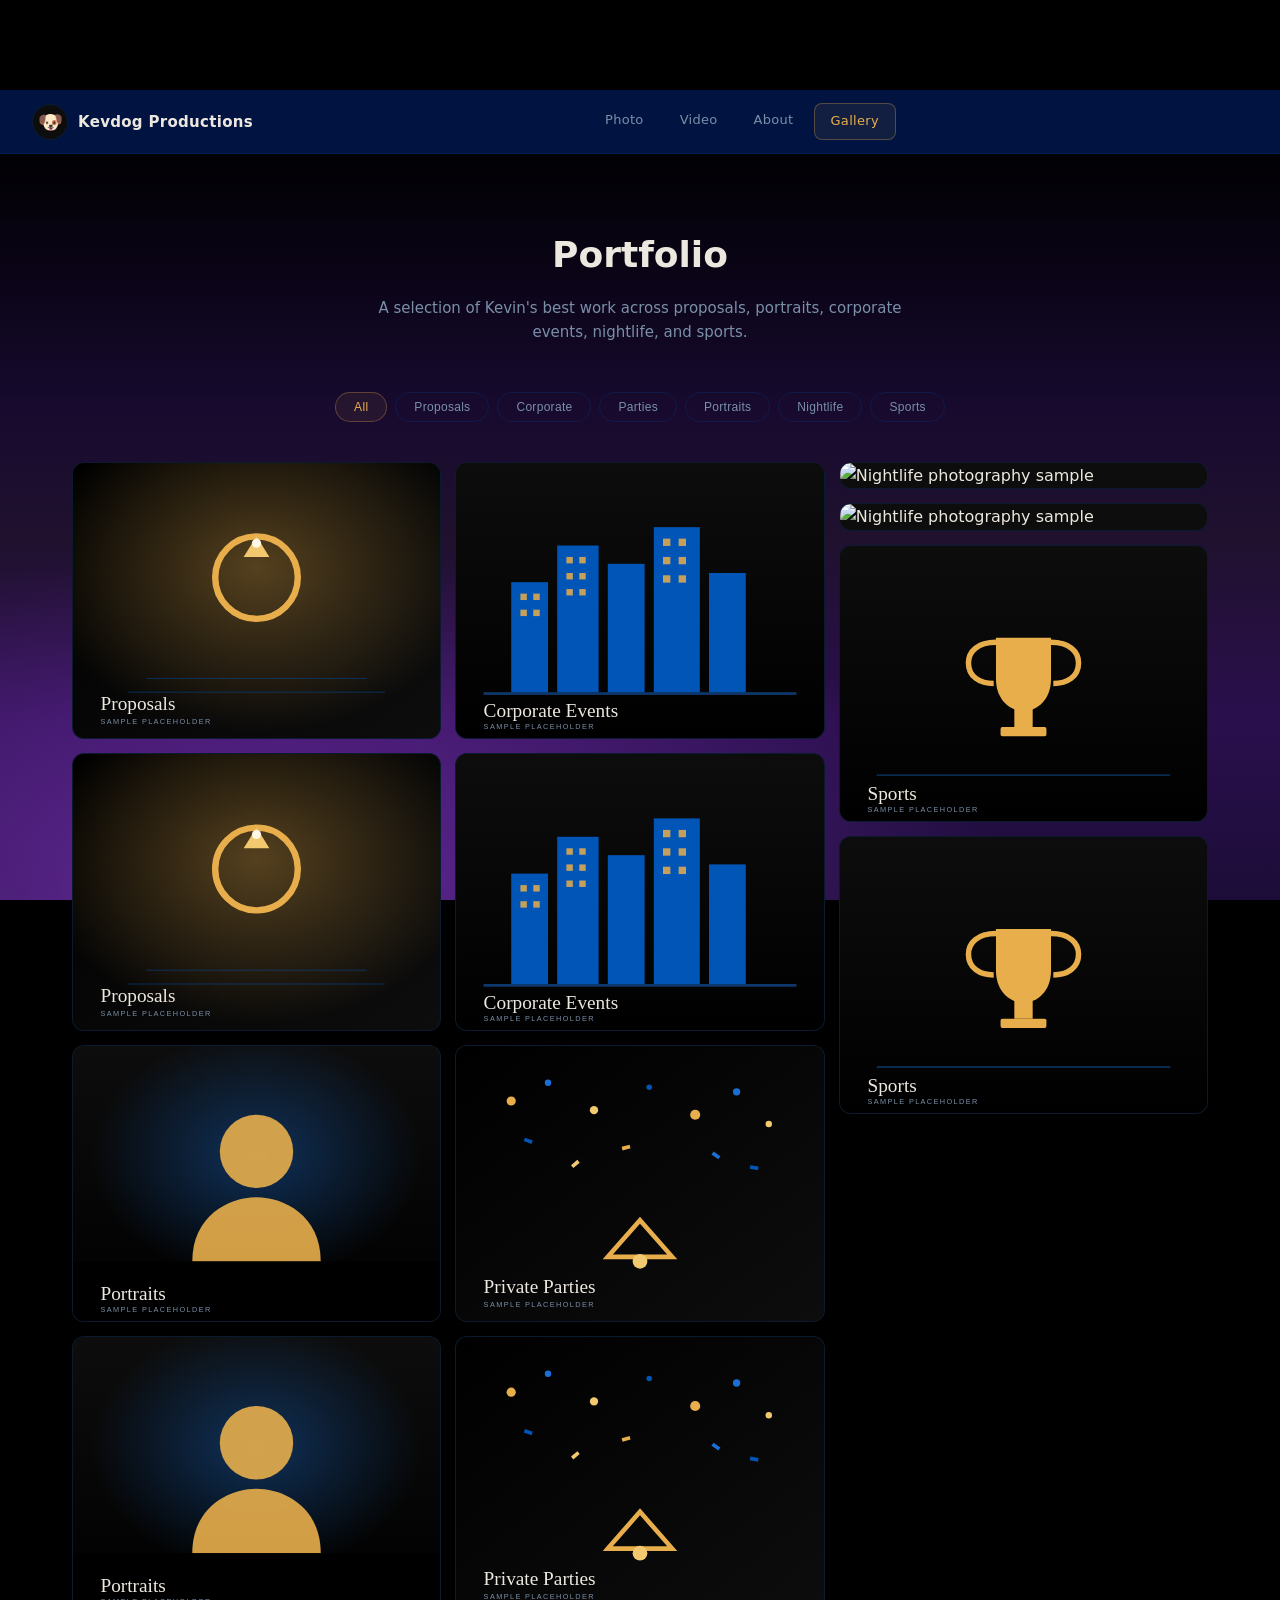
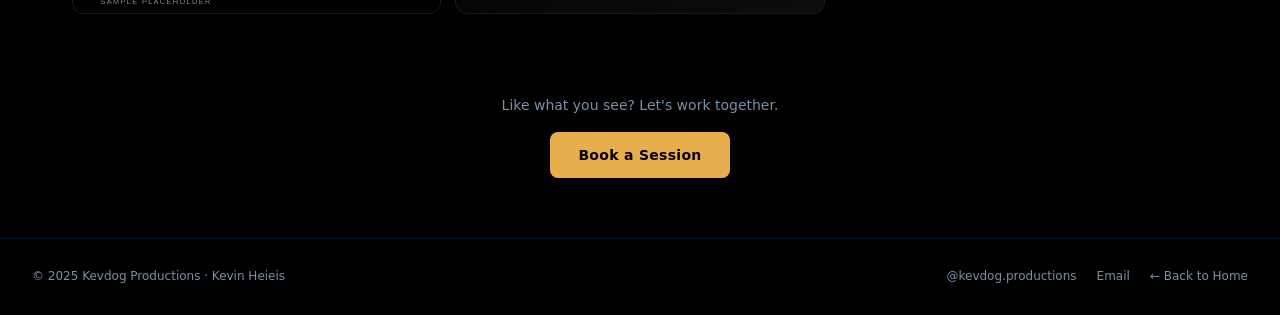
==== commit 81baef9d: "updates" ====
--- a/gallery.html
+++ b/gallery.html
@@ -11,6 +11,8 @@
 </head>
 <body>
 
+<div class="bg-glow" aria-hidden="true"></div>
+
 <!-- ===== HEADER ===== -->
 <header class="gallery-page-header">
   <a href="index.html" class="logo" aria-label="Kevdog Productions home">
--- a/style.css
+++ b/style.css
@@ -17,6 +17,9 @@
   --border-gold: rgba(232, 174, 76, 0.3);
   --radius: 12px;
   --radius-sm: 8px;
+  --purple-glow-bg:
+    radial-gradient(ellipse 90% 60% at 20% 100%, rgba(150, 60, 220, 0.6), transparent 65%),
+    linear-gradient(to bottom, #000000 0%, #000000 15%, #0a0416 30%, #170a2e 45%, #20112f 60%, #2a0f4d 80%, #1c0d38 100%);
 }
 
 html { scroll-behavior: smooth; }
@@ -27,13 +30,54 @@
   font-family: system-ui, -apple-system, 'Segoe UI', sans-serif;
   line-height: 1.6;
   overflow-x: hidden;
+  padding-top: 90px; /* clears the fixed .site-header-bar */
+}
+
+@media (max-width: 900px) {
+  body { padding-top: 78px; }
+}
+@media (max-width: 520px) {
+  body { padding-top: 68px; }
 }
 
 a { color: inherit; text-decoration: none; }
 
+/* ===== AMBIENT BACKGROUND GLOW ===== */
+.bg-glow {
+  position: fixed;
+  inset: 0;
+  z-index: -1;
+  pointer-events: none;
+  overflow: hidden;
+  background: var(--purple-glow-bg);
+  animation: bg-glow-breathe 14s ease-in-out infinite;
+}
+@keyframes bg-glow-breathe {
+  0%, 100% { opacity: 0.75; }
+  50% { opacity: 1; }
+}
+@media (prefers-reduced-motion: reduce) {
+  .bg-glow {
+    animation: none;
+  }
+}
+
 /* ===== HEADER ===== */
-#site-header {
-  display: none;
+.site-header-bar {
+  position: fixed;
+  top: 0;
+  left: 0;
+  right: 0;
+  z-index: 1000;
+  display: flex;
+  align-items: center;
+  gap: 24px;
+  padding: 10px 24px;
+  background: #000;
+  border-bottom: 1px solid rgba(255,255,255,0.06);
+}
+.site-header-bar.scrolled {
+  box-shadow: 0 8px 24px rgba(0,0,0,0.4);
 }
 
 .logo {
@@ -111,7 +155,7 @@
   align-items: center;
   justify-content: center;
   overflow: hidden;
-  padding: 32px 24px 64px;
+  padding: 12px 24px 64px; /* reduced top padding to move content up */
 }
 
 #hero-video {
@@ -121,6 +165,7 @@
   height: 100%;
   object-fit: cover;
   z-index: 0;
+  background: transparent;
 }
 
 .hero-overlay {
@@ -128,9 +173,9 @@
   inset: 0;
   background: linear-gradient(
     to bottom,
-    rgba(0,0,0,0.35) 0%,
-    rgba(0,0,0,0.5) 60%,
-    rgba(0,0,0,0.92) 100%
+    rgba(0,0,0,0.2) 0%,
+    rgba(0,0,0,0.35) 60%,
+    rgba(0,0,0,0.7) 100%
   );
   z-index: 1;
 }
@@ -139,7 +184,22 @@
   position: relative;
   z-index: 2;
   text-align: center;
-  max-width: 700px;
+  max-width: 720px;
+}
+
+.site-logo {
+  height: 56px;
+  width: auto;
+  object-fit: contain;
+  flex-shrink: 0;
+}
+
+@media (max-width: 900px) {
+  .site-logo { height: 44px; }
+}
+
+@media (max-width: 520px) {
+  .site-logo { height: 36px; }
 }
 .hero-eyebrow {
   font-size: 11px;
@@ -160,23 +220,81 @@
 .hero-tagline {
   display: none;
   position: relative;
-  left: 88px;
-  margin-bottom: 20px;
+  left: 0;
+  margin-top: 5mm;
+  margin-bottom: 24px;
   font-family: 'Playfair Display', Georgia, serif;
-  font-size: clamp(20px, 2.6vw, 26px);
+  font-size: clamp(24px, 3.2vw, 32px);
   font-weight: 500;
+  font-style: italic;
   letter-spacing: 0.2px;
+  text-align: center;
 }
 .hero-tagline.active {
   display: block;
 }
 .hero-tabs {
-  display: flex;
-  align-items: center;
-  justify-content: center;
-  gap: 12px;
-  flex-wrap: wrap;
-  margin-top: 18px;
+  flex: 1;
+  display: flex;
+  align-items: center;
+  justify-content: center;
+  gap: 16px;
+  flex-wrap: nowrap; /* keep all tabs on one line */
+  overflow-x: auto; /* allow horizontal scroll on narrow viewports */
+  -webkit-overflow-scrolling: touch;
+  padding: 4px 0;
+}
+
+/* Modern larger tab buttons used in hero */
+.tab-btn {
+  background: rgba(255,255,255,0.03);
+  color: var(--cream);
+  border: 1.5px solid transparent;
+  font-size: clamp(14px, 1.6vw, 16px);
+  font-weight: 700;
+  padding: 12px 22px;
+  border-radius: 999px;
+  cursor: pointer;
+  display: inline-flex;
+  align-items: center;
+  gap: 10px;
+  transition: background 180ms ease, transform 120ms ease, box-shadow 180ms ease, color 180ms ease;
+  box-shadow: none;
+  line-height: 1;
+  white-space: nowrap;
+}
+.tab-btn i {
+  font-size: 18px;
+  opacity: 0.95;
+  display: inline-block;
+  transform: translateY(0);
+}
+.tab-btn:hover {
+  background: rgba(255,255,255,0.06);
+  transform: translateY(-3px);
+}
+.tab-btn:focus {
+  outline: none;
+  box-shadow: 0 6px 20px rgba(0,0,0,0.35), 0 0 0 4px rgba(232,174,76,0.06);
+}
+.tab-btn.active {
+  color: var(--gold);
+  background: transparent;
+  border: 1.5px solid rgba(232,174,76,0.35);
+  box-shadow: 0 6px 18px rgba(0,0,0,0.35);
+  transform: translateY(0);
+  padding: 12px 22px;
+  border-radius: 999px;
+}
+
+/* Slightly stronger contrast when tab is active and also focused */
+.tab-btn.active:focus {
+  box-shadow: 0 6px 18px rgba(0,0,0,0.35), 0 0 0 6px rgba(232,174,76,0.06);
+}
+
+/* Slightly larger tab label on small viewports */
+@media (max-width: 520px) {
+  .tab-btn { padding: 10px 14px; gap: 8px; font-size: 14px; }
 }
 .btn-primary {
   background: var(--gold);
@@ -214,18 +332,19 @@
 /* ===== MAIN CONTENT ===== */
 #main-content {
   padding-top: 0;
-  background: var(--navy);
 }
 
 /* ===== SECTION SHELL ===== */
 .section {
   display: none;
   padding: 0 0 80px;
+  opacity: 1;
+  filter: none;
+  transition: opacity 0.5s ease, filter 0.5s ease;
 }
 .section.active {
   display: block;
 }
-
 .section-hero {
   padding: 56px 32px 40px;
   text-align: center;
@@ -258,37 +377,312 @@
   margin: 0 auto;
   line-height: 1.8;
 }
+
+/* ===== MEDIA TRAINING CREDENTIAL QUOTE ===== */
+.mediatraining-credential {
+  max-width: 980px;
+  margin: 0 auto 24px;
+  padding: 14px 40px 0;
+  background: rgba(255,255,255,0.02);
+  border: 1px solid var(--border-gold);
+  border-left: 3px solid var(--gold);
+  border-radius: var(--radius);
+  box-shadow: 0 20px 40px rgba(0,0,0,0.16);
+}
+.mediatraining-credential-text {
+  font-size: 18px;
+  font-style: italic;
+  color: var(--cream);
+  line-height: 1.5;
+}
+.mediatraining-credential-attribution {
+  margin-top: 8px;
+  text-align: right;
+  font-size: 14px;
+  font-style: normal;
+  line-height: 1;
+  color: var(--gold);
+  transform: translateX(13cm);
+}
+.mediatraining-skills, .cameralessons-skills {
+  max-width: 1180px;
+  margin: 0 auto 48px;
+  padding: 0 24px;
+  text-align: center;
+}
+.mediatraining-skills-title, .cameralessons-skills-title {
+  font-size: 20px;
+  font-weight: 700;
+  color: var(--cream);
+  letter-spacing: -0.3px;
+  margin-bottom: 12px;
+}
+.mediatraining-skills-title::after, .cameralessons-skills-title::after {
+  content: '';
+  display: block;
+  width: 56px;
+  height: 3px;
+  margin: 16px auto 0;
+  background: var(--gold);
+  border-radius: 999px;
+}
+.mediatraining-skills-row, .cameralessons-skills-row {
+  display: flex;
+  align-items: center;
+  justify-content: center;
+  gap: 20px;
+  flex-wrap: nowrap;
+  overflow-x: auto;
+  -webkit-overflow-scrolling: touch;
+  margin-top: 32px;
+  padding: 4px 4px 12px;
+}
+.mediatraining-skill-tab, .cameralessons-skill-tab {
+  background: rgba(255,255,255,0.03);
+  color: var(--cream);
+  border: 1px solid transparent;
+  font-size: 20px;
+  font-weight: 700;
+  padding: 12px 20px;
+  border-radius: 999px;
+  display: inline-flex;
+  align-items: center;
+  gap: 8px;
+  white-space: nowrap;
+  line-height: 1;
+  cursor: pointer;
+  flex: 0 0 auto;
+  transition: background 180ms ease, outline-color 180ms ease;
+}
+.mediatraining-skill-tab i, .cameralessons-skill-tab i {
+  font-size: 17px;
+  opacity: 0.95;
+  color: var(--gold);
+}
+.cameralessons-skill-tab {
+  font-size: 15px;
+  padding: 10px 14px;
+}
+.cameralessons-skill-tab i {
+  font-size: 14px;
+}
+.cameralessons-skills-row {
+  gap: 12px;
+}
+.mediatraining-skill-tab:hover, .cameralessons-skill-tab:hover {
+  background: rgba(255,255,255,0.06);
+}
+.mediatraining-skill-tab.active, .cameralessons-skill-tab.active {
+  color: var(--gold);
+  position: relative;
+}
+.mediatraining-skill-tab.active::after, .cameralessons-skill-tab.active::after {
+  content: '';
+  position: absolute;
+  left: 16px;
+  right: 16px;
+  bottom: -6px;
+  height: 2px;
+  background: var(--gold);
+  border-radius: 999px;
+}
+.mediatraining-skill-panel, .cameralessons-skill-panel {
+  display: flex;
+  align-items: center;
+  gap: 28px;
+  max-width: 1180px;
+  margin: 14px auto 0;
+  background: rgba(255,255,255,0.02);
+  border-radius: var(--radius-sm);
+  padding: 24px 32px;
+  font-size: 15px;
+  color: #ffffff;
+  line-height: 1.6;
+  text-align: left;
+}
+.mediatraining-skill-panel::before, .cameralessons-skill-panel::before {
+  content: '→';
+  flex-shrink: 0;
+  font-size: 32px;
+  font-weight: 700;
+  line-height: 1;
+  color: var(--gold);
+}
+/* Reels loading screen */
+.reels-stage {
+  position: relative;
+}
+.reels-loading-screen {
+  position: absolute;
+  inset: 0;
+  z-index: 5;
+  display: flex;
+  flex-direction: column;
+  align-items: center;
+  justify-content: center;
+  gap: 18px;
+  background: var(--purple-glow-bg);
+  opacity: 0;
+  pointer-events: none;
+  transition: opacity 0.25s ease;
+}
+#section-reels.reels-loading .reels-loading-screen {
+  opacity: 1;
+  pointer-events: auto;
+}
+
+/* Reels grid */
+.reels-grid {
+  display: grid;
+  grid-template-columns: repeat(4, 1fr);
+  gap: 18px;
+  max-width: 1320px;
+  margin: 0 auto 24px;
+  padding: 0 24px;
+}
+
+@media (max-width: 900px) {
+  .reels-grid { grid-template-columns: repeat(2, 1fr); max-width: 968px; }
+}
+
+@media (max-width: 520px) {
+  .reels-grid { grid-template-columns: 1fr; gap: 14px; padding: 0 16px; }
+}
+.reel-link {
+  display: block;
+  background: var(--card);
+  border: 1px solid var(--border);
+  border-radius: 12px;
+  overflow: hidden;
+  color: var(--cream);
+  text-decoration: none;
+}
+.reel-thumb {
+  aspect-ratio: 9 / 16;
+  background: linear-gradient(180deg, rgba(0,0,0,0.2), rgba(0,0,0,0.4));
+  display: flex;
+  align-items: center;
+  justify-content: center;
+  font-size: 42px;
+  color: rgba(255,255,255,0.9);
+  overflow: hidden;
+}
+.reel-thumb { position: relative; overflow: hidden; }
+.reel-thumb iframe {
+  width: 100%;
+  height: 100%;
+  border: 0;
+  display: block;
+  object-fit: cover;
+}
+
+.reel-play-overlay {
+  position: absolute;
+  inset: 0; /* fill */
+  display: flex;
+  align-items: center;
+  justify-content: center;
+  background: linear-gradient(180deg, rgba(0,0,0,0.0), rgba(0,0,0,0.25));
+  color: #fff;
+  font-size: 34px;
+  border: 0;
+  cursor: pointer;
+  transition: background .18s ease;
+}
+.reel-play-overlay:hover { background: linear-gradient(180deg, rgba(0,0,0,0.05), rgba(0,0,0,0.35)); }
+.reel-embedded { cursor: default; }
+
+.reel-meta {
+  display: flex;
+  justify-content: space-between;
+  align-items: center;
+  gap: 8px;
+  margin-top: 8px;
+  padding: 6px 8px;
+  background: rgba(0,0,0,0.55);
+  color: #fff;
+  font-size: 13px;
+  border-radius: 8px;
+}
+.reel-desc { font-weight: 600; }
+.reel-views { opacity: 0.9; font-size: 12px; }
+.reel-label {
+  padding: 12px 14px;
+  font-weight: 700;
+  font-size: 14px;
+  color: var(--muted);
+}
+.reel-link:hover { border-color: rgba(232,174,76,0.25); transform: translateY(-4px); }
 .rotate-word-wrap {
   position: relative;
   display: inline-grid;
+  align-items: center;
   overflow: hidden;
-  width: clamp(200px, 34vw, 260px);
+  margin-top: 0.35em;
+  width: clamp(300px, 50vw, 600px);
+  min-width: 220px;
 }
 .rotate-word {
   grid-row: 1;
   grid-column: 1;
-  justify-self: start;
+  justify-self: center;
   width: max-content;
   white-space: nowrap;
-  text-align: left;
+  text-align: center;
   color: var(--gold);
-  font-weight: 600;
+  font-weight: 700;
+  font-size: 1.35em;
   text-decoration: underline;
-  text-underline-offset: 4px;
+  text-underline-offset: 5px;
   transform: translateX(0);
   filter: blur(0px);
-  transition: transform 0.35s ease, filter 0.35s ease;
+  transition: none;
+  font-style: normal; /* ensure rotated words are not italic */
+}
+.rotate-word.rw-enter-start {
+  opacity: 0;
+  transform: translateX(36px) scale(0.995); /* start further right */
+  filter: blur(2px);
+  visibility: hidden;
 }
 .rotate-word.rw-exit {
-  transform: translateX(-100%);
-  filter: blur(3px);
-}
-.rotate-word.rw-enter-start {
-  transform: translateX(100%);
-  filter: blur(3px);
+  animation: slide-out 0.7s cubic-bezier(.2,.9,.2,1) forwards; /* exit to left */
+  z-index: 2;
+}
+.rotate-word.rw-enter {
+  animation: slide-in 0.7s cubic-bezier(.2,.9,.2,1) forwards; /* enter from right */
+  visibility: visible;
 }
 .rotate-word.rw-no-transition {
   transition: none;
+}
+@keyframes slide-in {
+  0% {
+    opacity: 0;
+    transform: translateX(36px) scale(0.995);
+    filter: blur(2px);
+    visibility: visible;
+  }
+  100% {
+    opacity: 1;
+    transform: translateX(0) scale(1);
+    filter: blur(0);
+    visibility: visible;
+  }
+}
+@keyframes slide-out {
+  0% {
+    opacity: 1;
+    transform: translateX(0) scale(1);
+    filter: blur(0);
+    visibility: visible;
+  }
+  100% {
+    opacity: 0;
+    transform: translateX(-36px) scale(0.995);
+    filter: blur(2px);
+    visibility: hidden;
+  }
 }
 
 /* ===== PHOTO GRID ===== */
@@ -396,15 +790,49 @@
   margin-bottom: 14px;
 }
 
+/* ===== VIDEO LOADING SCREEN ===== */
+.video-stage {
+  position: relative;
+}
+.video-loading-screen {
+  position: absolute;
+  inset: 0;
+  z-index: 5;
+  display: flex;
+  flex-direction: column;
+  align-items: center;
+  justify-content: center;
+  gap: 18px;
+  background: var(--purple-glow-bg);
+  opacity: 0;
+  pointer-events: none;
+  transition: opacity 0.25s ease;
+}
+#section-video.videos-loading .video-loading-screen {
+  opacity: 1;
+  pointer-events: auto;
+}
+.video-loading-spinner {
+  width: 44px;
+  height: 44px;
+  border-radius: 50%;
+  border: 3px solid rgba(255, 255, 255, 0.15);
+  border-top-color: var(--gold);
+  animation: video-loading-spin 0.9s linear infinite;
+}
+@keyframes video-loading-spin {
+  to { transform: rotate(360deg); }
+}
+
 /* ===== VIDEO GRID ===== */
 .video-grid {
   display: grid;
-  grid-template-columns: repeat(4, 1fr);
-  gap: 20px;
-  padding: 0 32px 32px;
-  max-width: 1120px;
+  grid-template-columns: repeat(auto-fit, minmax(240px, 1fr));
+  gap: 28px;
+  padding: 0 24px 32px;
+  max-width: 1180px;
   margin: 0 auto;
-  justify-items: center;
+  justify-items: stretch;
 }
 
 .video-card {
@@ -416,7 +844,7 @@
   transition: border-color 0.2s, transform 0.2s, box-shadow 0.2s;
   display: flex;
   flex-direction: column;
-  min-height: 320px;
+  min-height: auto;
 }
 .video-card:hover {
   border-color: var(--border-gold);
@@ -424,7 +852,8 @@
   box-shadow: 0 20px 40px rgba(0,0,0,0.18);
 }
 .video-card-thumb {
-  aspect-ratio: 3/4;
+  aspect-ratio: 2 / 3;
+  min-height: 240px;
   background: linear-gradient(180deg, rgba(0,0,0,0.25), rgba(0,0,0,0.65)), #071e3a;
   display: flex;
   align-items: center;
@@ -432,34 +861,43 @@
   position: relative;
   overflow: hidden;
 }
-.video-card-thumb img {
+.video-card-thumb img,
+.video-card-thumb video {
   width: 100%;
   height: 100%;
   object-fit: cover;
   transition: transform 0.3s;
 }
-.video-card:hover .video-card-thumb img { transform: scale(1.04); }
-.play-circle {
+.video-play-toggle {
+  position: absolute;
+  left: 50%;
+  top: 50%;
+  transform: translate(-50%, -50%);
   width: 56px;
   height: 56px;
   border-radius: 50%;
-  border: 1.5px solid rgba(232, 174, 76, 0.8);
-  background: rgba(0, 21, 69, 0.75);
-  display: flex;
-  align-items: center;
-  justify-content: center;
-  color: var(--gold);
-  font-size: 22px;
-  transition: background 0.15s, border-color 0.15s, transform 0.15s;
-  position: absolute;
-}
-.video-card:hover .play-circle {
-  background: rgba(232, 174, 76, 0.2);
-  border-color: var(--gold);
-  transform: scale(1.06);
-}
+  border: none;
+  background: rgba(0, 0, 0, 0.65);
+  color: #fff;
+  font-size: 20px;
+  display: flex;
+  align-items: center;
+  justify-content: center;
+  cursor: pointer;
+  z-index: 2;
+  opacity: 0;
+  pointer-events: none;
+  transition: opacity 0.18s ease;
+}
+.video-card-thumb:hover .video-play-toggle,
+.video-play-toggle.paused {
+  opacity: 1;
+  pointer-events: auto;
+}
+.video-card:hover .video-card-thumb img,
+.video-card:hover .video-card-thumb video { transform: scale(1.04); }
 .video-card-label {
-  padding: 18px 14px 20px;
+  padding: 14px 14px;
   font-size: 14px;
   font-weight: 600;
   color: var(--cream);
@@ -610,27 +1048,24 @@
 
 /* ===== NAV TABS (in hero) ===== */
 .tab-btn {
-  background: rgba(255,255,255,0.06);
+  background: none;
   border: none;
-  color: var(--cream);
-  font-size: 20px;
-  font-weight: 600;
-  padding: 14px 28px;
-  border-radius: 16px;
-  cursor: pointer;
-  letter-spacing: 0.35px;
-  transition: color 0.15s, background 0.15s, transform 0.15s;
-  border: 1px solid transparent;
-}
-.tab-btn:hover {
-  color: #fff;
-  background: rgba(255,255,255,0.12);
-  transform: translateY(-1px);
-}
+  color: var(--muted);
+  font-size: 34px;
+  font-weight: 500;
+  padding: 9px 22px;
+  border-radius: var(--radius-sm);
+  cursor: pointer;
+  letter-spacing: 0.3px;
+  transition: color 0.15s, background 0.15s, border-color 0.15s, border-radius 0.15s;
+  border: 0.5px solid transparent;
+}
+.tab-btn:hover { color: var(--cream); background: rgba(255,255,255,0.04); }
 .tab-btn.active {
   color: var(--gold);
-  border-color: rgba(232, 174, 76, 0.35);
-  background: rgba(232, 174, 76, 0.12);
+  border-color: var(--border-gold);
+  background: rgba(232, 174, 76, 0.07);
+  border-radius: 0;
 }
 
 /* ===== GALLERY PAGE ===== */
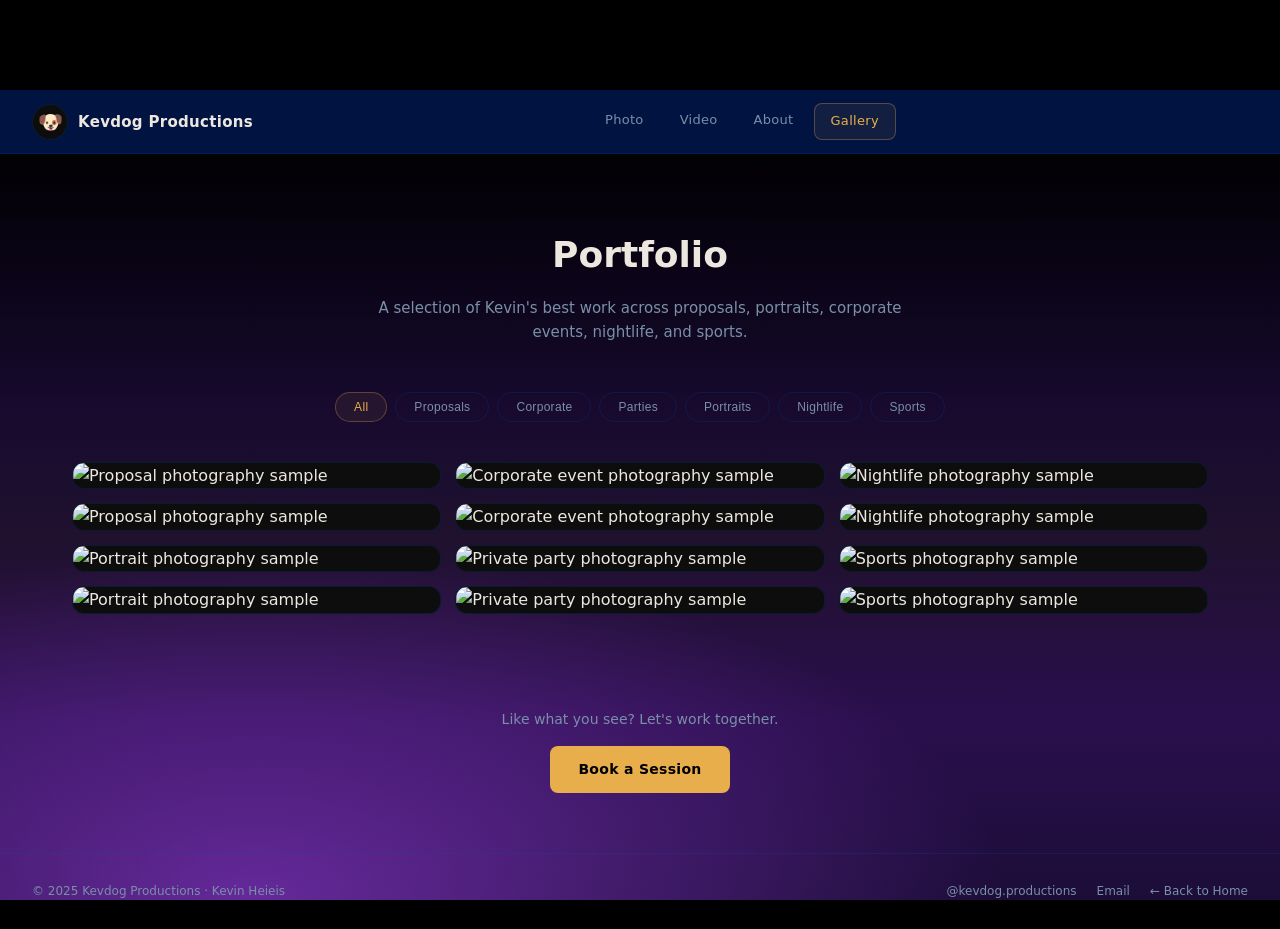
==== commit b76be2d5: "adding changes" ====
--- a/gallery.html
+++ b/gallery.html
@@ -6,7 +6,7 @@
   <title>Gallery — Kevdog Productions</title>
   <meta name="description" content="Photo gallery — Kevin Heieis photographer and videographer. Proposals, portraits, corporate events, nightlife, and sports." />
   <link rel="icon" href="images/logo.png" type="image/png" />
-  <link rel="stylesheet" href="https://cdn.jsdelivr.net/npm/@tabler/icons-webfont@3.11.0/tabler-icons.min.css" />
+  <link rel="stylesheet" href="https://cdn.jsdelivr.net/npm/@tabler/icons-webfont@3.11.0/dist/tabler-icons.min.css" />
   <link rel="stylesheet" href="style.css" />
 </head>
 <body>
--- a/style.css
+++ b/style.css
@@ -253,7 +253,7 @@
   font-size: clamp(14px, 1.6vw, 16px);
   font-weight: 700;
   padding: 12px 22px;
-  border-radius: 999px;
+  border-radius: var(--radius-sm);
   cursor: pointer;
   display: inline-flex;
   align-items: center;
@@ -284,7 +284,7 @@
   box-shadow: 0 6px 18px rgba(0,0,0,0.35);
   transform: translateY(0);
   padding: 12px 22px;
-  border-radius: 999px;
+  border-radius: var(--radius-sm);
 }
 
 /* Slightly stronger contrast when tab is active and also focused */
@@ -1044,30 +1044,6 @@
 }
 .modal-placeholder i { font-size: 40px; color: var(--border-gold); }
 
-}
-
-/* ===== NAV TABS (in hero) ===== */
-.tab-btn {
-  background: none;
-  border: none;
-  color: var(--muted);
-  font-size: 34px;
-  font-weight: 500;
-  padding: 9px 22px;
-  border-radius: var(--radius-sm);
-  cursor: pointer;
-  letter-spacing: 0.3px;
-  transition: color 0.15s, background 0.15s, border-color 0.15s, border-radius 0.15s;
-  border: 0.5px solid transparent;
-}
-.tab-btn:hover { color: var(--cream); background: rgba(255,255,255,0.04); }
-.tab-btn.active {
-  color: var(--gold);
-  border-color: var(--border-gold);
-  background: rgba(232, 174, 76, 0.07);
-  border-radius: 0;
-}
-
 /* ===== GALLERY PAGE ===== */
 .gallery-page-header {
   display: flex;
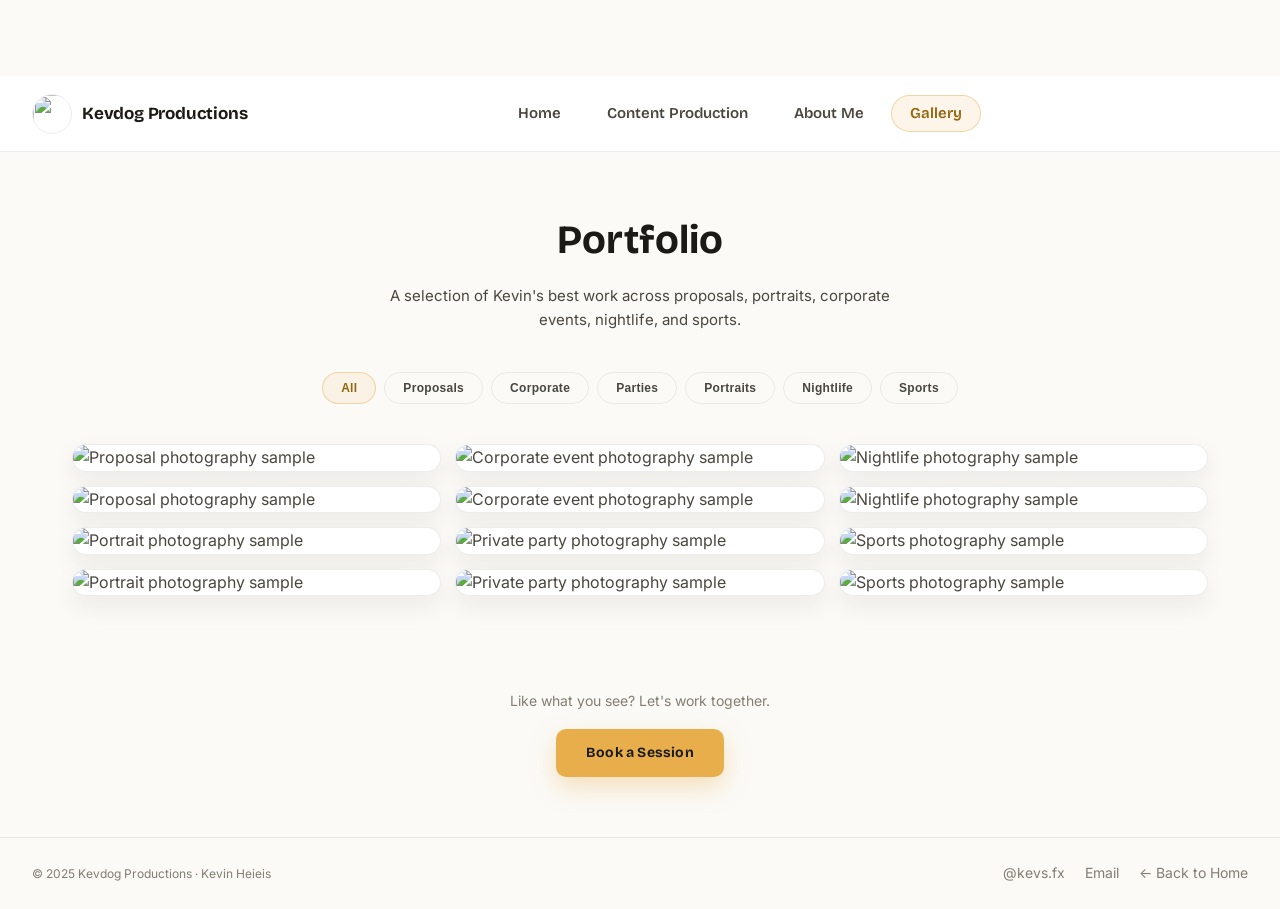
==== commit cb6379e4: "Complete site redesign: white theme + Home/Content Production/About Me/Gallery IA Full visual and st" ====
--- a/gallery.html
+++ b/gallery.html
@@ -6,29 +6,30 @@
   <title>Gallery — Kevdog Productions</title>
   <meta name="description" content="Photo gallery — Kevin Heieis photographer and videographer. Proposals, portraits, corporate events, nightlife, and sports." />
   <link rel="icon" href="images/logo.png" type="image/png" />
+  <link rel="preconnect" href="https://fonts.googleapis.com" />
+  <link rel="preconnect" href="https://fonts.gstatic.com" crossorigin />
+  <link href="https://fonts.googleapis.com/css2?family=Bricolage+Grotesque:opsz,wght@12..96,400..800&family=Inter:wght@400;500;600;700&display=swap" rel="stylesheet" />
   <link rel="stylesheet" href="https://cdn.jsdelivr.net/npm/@tabler/icons-webfont@3.11.0/dist/tabler-icons.min.css" />
   <link rel="stylesheet" href="style.css" />
 </head>
 <body>
 
-<div class="bg-glow" aria-hidden="true"></div>
-
 <!-- ===== HEADER ===== -->
 <header class="gallery-page-header">
-  <a href="index.html" class="logo" aria-label="Kevdog Productions home">
-    <div class="logo-emoji" aria-hidden="true">🐶</div>
+  <button type="button" class="logo" aria-label="Kevdog Productions home" onclick="window.location.href='index.html'">
+    <img src="images/covers/dog-icon.png" alt="" class="logo-icon">
     <span class="logo-text">Kevdog Productions</span>
-  </a>
-
-  <nav style="display:flex;gap:4px;" aria-label="Site navigation">
-    <a href="index.html#section-photo" class="nav-link">Photo</a>
-    <a href="index.html#section-video" class="nav-link">Video</a>
-    <a href="index.html#section-about" class="nav-link">About</a>
-    <a href="gallery.html" class="nav-link active">Gallery</a>
+  </button>
+
+  <nav class="nav-tabs" aria-label="Site navigation">
+    <a href="index.html" class="tab-btn">Home</a>
+    <a href="index.html" class="tab-btn">Content Production</a>
+    <a href="index.html" class="tab-btn">About Me</a>
+    <a href="gallery.html" class="tab-btn active">Gallery</a>
   </nav>
 
   <div class="header-icons">
-    <a href="https://www.instagram.com/kevs.fx" target="_blank" rel="noopener" aria-label="Instagram @kevdog.productions">
+    <a href="https://www.instagram.com/kevs.fx" target="_blank" rel="noopener" aria-label="Instagram @kevs.fx">
       <i class="ti ti-brand-instagram" aria-hidden="true"></i>
     </a>
     <a href="mailto:kevin@kevdog.productions" aria-label="Email Kevin">
@@ -58,59 +59,49 @@
 
 
 <!-- ===== MASONRY GALLERY ===== -->
-<!--
-  HOW TO ADD YOUR PHOTOS:
-  1. Place your image files in the images/gallery/ folder.
-  2. For each image, copy one <div class="masonry-item"> block below.
-  3. Set data-category to one of: proposals | corporate | parties | portraits | nightlife | sports
-  4. Replace the <div class="masonry-placeholder"> with:
-       <img src="images/gallery/your-photo.jpg" alt="Descriptive alt text" loading="lazy">
-  5. Update the data-caption to describe the photo.
-  The columns and lightbox are handled automatically.
--->
 <div class="masonry-grid" id="gallery-grid">
 
   <!-- PROPOSALS -->
   <div class="masonry-item" data-category="proposals" data-caption="Proposal" onclick="openLightbox(this)">
-    <img src="images/covers/proposals.svg" alt="Proposal photography sample" loading="lazy">
+    <img src="images/covers/Proposal-1.png" alt="Proposal photography sample" loading="lazy">
     <div class="masonry-overlay">Proposals</div>
   </div>
 
   <div class="masonry-item" data-category="proposals" data-caption="Proposal" onclick="openLightbox(this)">
-    <img src="images/covers/proposals.svg" alt="Proposal photography sample" loading="lazy">
+    <img src="images/covers/Proposal-2.png" alt="Proposal photography sample" loading="lazy">
     <div class="masonry-overlay">Proposals</div>
   </div>
 
   <!-- PORTRAITS -->
   <div class="masonry-item" data-category="portraits" data-caption="Portrait session" onclick="openLightbox(this)">
-    <img src="images/covers/portraits.svg" alt="Portrait photography sample" loading="lazy">
+    <img src="images/covers/Portrait-1.png" alt="Portrait photography sample" loading="lazy">
     <div class="masonry-overlay">Portraits</div>
   </div>
 
   <div class="masonry-item" data-category="portraits" data-caption="Portrait session" onclick="openLightbox(this)">
-    <img src="images/covers/portraits.svg" alt="Portrait photography sample" loading="lazy">
+    <img src="images/covers/Portrait-4.png" alt="Portrait photography sample" loading="lazy">
     <div class="masonry-overlay">Portraits</div>
   </div>
 
   <!-- CORPORATE -->
   <div class="masonry-item" data-category="corporate" data-caption="Corporate event" onclick="openLightbox(this)">
-    <img src="images/covers/corporate.svg" alt="Corporate event photography sample" loading="lazy">
+    <img src="images/covers/Corperate-1.png" alt="Corporate event photography sample" loading="lazy">
     <div class="masonry-overlay">Corporate Events</div>
   </div>
 
   <div class="masonry-item" data-category="corporate" data-caption="Corporate event" onclick="openLightbox(this)">
-    <img src="images/covers/corporate.svg" alt="Corporate event photography sample" loading="lazy">
+    <img src="images/covers/Corperate-6.png" alt="Corporate event photography sample" loading="lazy">
     <div class="masonry-overlay">Corporate Events</div>
   </div>
 
   <!-- PARTIES -->
   <div class="masonry-item" data-category="parties" data-caption="Private party" onclick="openLightbox(this)">
-    <img src="images/covers/parties.svg" alt="Private party photography sample" loading="lazy">
+    <img src="images/covers/Music-5.png" alt="Private party photography sample" loading="lazy">
     <div class="masonry-overlay">Private Parties</div>
   </div>
 
   <div class="masonry-item" data-category="parties" data-caption="Private party" onclick="openLightbox(this)">
-    <img src="images/covers/parties.svg" alt="Private party photography sample" loading="lazy">
+    <img src="images/covers/Music-6.png" alt="Private party photography sample" loading="lazy">
     <div class="masonry-overlay">Private Parties</div>
   </div>
 
@@ -127,12 +118,12 @@
 
   <!-- SPORTS -->
   <div class="masonry-item" data-category="sports" data-caption="Sports" onclick="openLightbox(this)">
-    <img src="images/covers/sports.svg" alt="Sports photography sample" loading="lazy">
+    <img src="images/covers/Sports-1.png" alt="Sports photography sample" loading="lazy">
     <div class="masonry-overlay">Sports</div>
   </div>
 
   <div class="masonry-item" data-category="sports" data-caption="Sports" onclick="openLightbox(this)">
-    <img src="images/covers/sports.svg" alt="Sports photography sample" loading="lazy">
+    <img src="images/covers/Sports-2.png" alt="Sports photography sample" loading="lazy">
     <div class="masonry-overlay">Sports</div>
   </div>
 
@@ -159,15 +150,17 @@
 
 <!-- ===== FOOTER ===== -->
 <footer>
-  <span>© 2025 Kevdog Productions · Kevin Heieis</span>
-  <div style="display:flex;gap:20px;align-items:center;">
-    <a href="https://www.instagram.com/kevdog.productions" target="_blank" rel="noopener">
-      <i class="ti ti-brand-instagram" aria-hidden="true"></i> @kevdog.productions
-    </a>
-    <a href="mailto:kevin@kevdog.productions">
-      <i class="ti ti-mail" aria-hidden="true"></i> Email
-    </a>
-    <a href="index.html">← Back to Home</a>
+  <div class="footer-row">
+    <span class="footer-copyright">© 2025 Kevdog Productions · Kevin Heieis</span>
+    <div class="footer-links">
+      <a href="https://www.instagram.com/kevs.fx" target="_blank" rel="noopener">
+        <i class="ti ti-brand-instagram" aria-hidden="true"></i> @kevs.fx
+      </a>
+      <a href="mailto:kevin@kevdog.productions">
+        <i class="ti ti-mail" aria-hidden="true"></i> Email
+      </a>
+      <a href="index.html">← Back to Home</a>
+    </div>
   </div>
 </footer>
 
--- a/style.css
+++ b/style.css
@@ -1,66 +1,49 @@
 /* ===== Kevdog Productions — kevdog.productions ===== */
-/* UBC Thunderbirds palette: Navy #002145 | Blue #0055B7 | Gold #E8AE4C */
 
 *, *::before, *::after { box-sizing: border-box; margin: 0; padding: 0; }
 
 :root {
-  --navy:   #000000;
-  --blue:   #0055B7;
-  --blue-lt: #1a6fd4;
-  --gold:   #E8AE4C;
-  --gold-lt: #f2c96e;
-  --cream:  #ede8df;
-  --muted:  #7a8fa8;
-  --surface: #000000;
-  --card:   #0d0d0d;
-  --border: rgba(0, 85, 183, 0.2);
-  --border-gold: rgba(232, 174, 76, 0.3);
-  --radius: 12px;
-  --radius-sm: 8px;
-  --purple-glow-bg:
-    radial-gradient(ellipse 90% 60% at 20% 100%, rgba(150, 60, 220, 0.6), transparent 65%),
-    linear-gradient(to bottom, #000000 0%, #000000 15%, #0a0416 30%, #170a2e 45%, #20112f 60%, #2a0f4d 80%, #1c0d38 100%);
+  --ink:      #1c1a17;
+  --ink-soft: #4a463f;
+  --muted:    #837d72;
+  --bg:       #fbfaf7;
+  --surface:  #ffffff;
+  --card-bg:      #ffffff;
+  --card-border:  rgba(28, 26, 23, 0.08);
+  --surface-hover: rgba(28, 26, 23, 0.045);
+  --gold:      #E8AE4C;
+  --gold-lt:   #f2c96e;
+  --gold-text: #93650f;
+  --border-gold: rgba(232, 174, 76, 0.45);
+  --radius: 16px;
+  --radius-sm: 10px;
+  --shadow-card: 0 10px 24px rgba(28,26,23,0.07);
+  --shadow-lift: 0 20px 45px rgba(28,26,23,0.12);
+  --font-display: 'Bricolage Grotesque', 'Inter', sans-serif;
+  --font-body: 'Inter', -apple-system, 'Segoe UI', sans-serif;
 }
 
 html { scroll-behavior: smooth; }
 
 body {
-  background: var(--navy);
-  color: var(--cream);
-  font-family: system-ui, -apple-system, 'Segoe UI', sans-serif;
+  background: var(--bg);
+  color: var(--ink-soft);
+  font-family: var(--font-body);
   line-height: 1.6;
   overflow-x: hidden;
-  padding-top: 90px; /* clears the fixed .site-header-bar */
+  padding-top: 76px; /* clears the fixed .site-header-bar */
 }
 
 @media (max-width: 900px) {
-  body { padding-top: 78px; }
+  body { padding-top: 64px; }
 }
 @media (max-width: 520px) {
-  body { padding-top: 68px; }
+  body { padding-top: 56px; }
 }
 
 a { color: inherit; text-decoration: none; }
 
-/* ===== AMBIENT BACKGROUND GLOW ===== */
-.bg-glow {
-  position: fixed;
-  inset: 0;
-  z-index: -1;
-  pointer-events: none;
-  overflow: hidden;
-  background: var(--purple-glow-bg);
-  animation: bg-glow-breathe 14s ease-in-out infinite;
-}
-@keyframes bg-glow-breathe {
-  0%, 100% { opacity: 0.75; }
-  50% { opacity: 1; }
-}
-@media (prefers-reduced-motion: reduce) {
-  .bg-glow {
-    animation: none;
-  }
-}
+h1, h2, h3 { font-family: var(--font-display); color: var(--ink); }
 
 /* ===== HEADER ===== */
 .site-header-bar {
@@ -68,72 +51,61 @@
   top: 0;
   left: 0;
   right: 0;
+  width: 100%;
+  overflow: hidden;
   z-index: 1000;
   display: flex;
   align-items: center;
   gap: 24px;
-  padding: 10px 24px;
-  background: #000;
-  border-bottom: 1px solid rgba(255,255,255,0.06);
+  padding: 0 24px;
+  height: 76px;
+  background: rgba(255,255,255,0.92);
+  backdrop-filter: blur(10px);
+  border-bottom: 1px solid var(--card-border);
 }
 .site-header-bar.scrolled {
-  box-shadow: 0 8px 24px rgba(0,0,0,0.4);
+  box-shadow: 0 8px 24px rgba(28,26,23,0.08);
+}
+
+@media (max-width: 900px) {
+  .site-header-bar { height: 64px; }
+}
+@media (max-width: 520px) {
+  .site-header-bar { height: 56px; }
 }
 
 .logo {
   display: flex;
   align-items: center;
   gap: 10px;
-  text-decoration: none;
-}
-.logo img {
-  width: 36px;
-  height: 36px;
+  background: none;
+  border: none;
+  cursor: pointer;
+  padding: 0;
+  flex-shrink: 0;
+}
+.logo-icon {
+  height: 40px;
+  width: 40px;
   border-radius: 50%;
   object-fit: cover;
-}
-.logo-emoji {
-  width: 36px;
-  height: 36px;
-  border-radius: 50%;
-  background: var(--card);
-  display: flex;
-  align-items: center;
-  justify-content: center;
-  font-size: 20px;
-  border: 1px solid var(--border);
+  border: 1px solid var(--card-border);
+  flex-shrink: 0;
 }
 .logo-text {
-  font-size: 15px;
-  font-weight: 600;
-  color: var(--cream);
-  letter-spacing: 0.3px;
-}
-
-nav.main-nav {
-  display: flex;
-  align-items: center;
-  gap: 4px;
-}
-.nav-link {
-  background: none;
-  border: none;
-  color: var(--muted);
-  font-size: 13px;
-  font-weight: 500;
-  padding: 7px 16px;
-  border-radius: var(--radius-sm);
-  cursor: pointer;
-  letter-spacing: 0.3px;
-  transition: color 0.15s, background 0.15s;
-  text-decoration: none;
-  display: inline-block;
-}
-.nav-link:hover { color: var(--cream); background: rgba(255,255,255,0.05); }
-.nav-link.active {
-  color: var(--gold);
-  border: 0.5px solid var(--border-gold);
-  background: rgba(232, 174, 76, 0.08);
+  font-family: var(--font-display);
+  font-size: 17px;
+  font-weight: 700;
+  color: var(--ink);
+  letter-spacing: -0.2px;
+  white-space: nowrap;
+}
+@media (max-width: 900px) {
+  .logo-icon { height: 34px; width: 34px; }
+}
+@media (max-width: 520px) {
+  .logo-icon { height: 28px; width: 28px; }
+  .logo-text { display: none; }
 }
 
 .header-icons {
@@ -146,188 +118,96 @@
   font-size: 20px;
   transition: color 0.15s;
 }
-.header-icons a:hover { color: var(--gold); }
-
-/* ===== HERO — full-viewport video ===== */
-#hero {
-  position: relative;
-  display: flex;
-  align-items: center;
-  justify-content: center;
-  overflow: hidden;
-  padding: 12px 24px 64px; /* reduced top padding to move content up */
-}
-
-#hero-video {
-  position: absolute;
-  inset: 0;
-  width: 100%;
-  height: 100%;
-  object-fit: cover;
-  z-index: 0;
-  background: transparent;
-}
-
-.hero-overlay {
-  position: absolute;
-  inset: 0;
-  background: linear-gradient(
-    to bottom,
-    rgba(0,0,0,0.2) 0%,
-    rgba(0,0,0,0.35) 60%,
-    rgba(0,0,0,0.7) 100%
-  );
-  z-index: 1;
-}
-
-.hero-content {
-  position: relative;
-  z-index: 2;
-  text-align: center;
-  max-width: 720px;
-}
-
-.site-logo {
-  height: 56px;
-  width: auto;
-  object-fit: contain;
-  flex-shrink: 0;
-}
-
-@media (max-width: 900px) {
-  .site-logo { height: 44px; }
-}
-
-@media (max-width: 520px) {
-  .site-logo { height: 36px; }
-}
-.hero-eyebrow {
-  font-size: 11px;
-  letter-spacing: 3px;
-  text-transform: uppercase;
-  color: var(--gold);
-  margin-bottom: 16px;
-  opacity: 0.9;
-}
-.hero-title {
-  font-size: clamp(36px, 6vw, 68px);
-  font-weight: 700;
-  color: #fff;
-  line-height: 1.1;
-  margin-bottom: 12px;
-  letter-spacing: -0.5px;
-}
-.hero-tagline {
-  display: none;
-  position: relative;
-  left: 0;
-  margin-top: 5mm;
-  margin-bottom: 24px;
-  font-family: 'Playfair Display', Georgia, serif;
-  font-size: clamp(24px, 3.2vw, 32px);
-  font-weight: 500;
-  font-style: italic;
-  letter-spacing: 0.2px;
-  text-align: center;
-}
-.hero-tagline.active {
-  display: block;
-}
-.hero-tabs {
+.header-icons a:hover { color: var(--gold-text); }
+
+.nav-tabs {
   flex: 1;
-  display: flex;
-  align-items: center;
-  justify-content: center;
-  gap: 16px;
-  flex-wrap: nowrap; /* keep all tabs on one line */
-  overflow-x: auto; /* allow horizontal scroll on narrow viewports */
+  min-width: 0; /* let the flex item shrink below its unwrapped content width so overflow-x:auto can actually scroll instead of forcing the header wider */
+  display: flex;
+  align-items: center;
+  justify-content: center;
+  gap: 8px;
+  flex-wrap: nowrap;
+  overflow-x: auto;
   -webkit-overflow-scrolling: touch;
   padding: 4px 0;
 }
 
-/* Modern larger tab buttons used in hero */
 .tab-btn {
-  background: rgba(255,255,255,0.03);
-  color: var(--cream);
+  background: transparent;
+  color: var(--ink-soft);
   border: 1.5px solid transparent;
-  font-size: clamp(14px, 1.6vw, 16px);
-  font-weight: 700;
-  padding: 12px 22px;
-  border-radius: var(--radius-sm);
+  font-family: var(--font-display);
+  font-size: clamp(13px, 1.4vw, 15px);
+  font-weight: 600;
+  padding: 10px 18px;
+  border-radius: 999px;
   cursor: pointer;
   display: inline-flex;
   align-items: center;
-  gap: 10px;
-  transition: background 180ms ease, transform 120ms ease, box-shadow 180ms ease, color 180ms ease;
-  box-shadow: none;
+  gap: 8px;
+  transition: background 180ms ease, transform 120ms ease, color 180ms ease, border-color 180ms ease;
   line-height: 1;
   white-space: nowrap;
 }
 .tab-btn i {
-  font-size: 18px;
-  opacity: 0.95;
+  font-size: 16px;
+  opacity: 0.85;
   display: inline-block;
-  transform: translateY(0);
 }
 .tab-btn:hover {
-  background: rgba(255,255,255,0.06);
-  transform: translateY(-3px);
+  background: var(--surface-hover);
+  transform: translateY(-2px);
 }
 .tab-btn:focus {
   outline: none;
-  box-shadow: 0 6px 20px rgba(0,0,0,0.35), 0 0 0 4px rgba(232,174,76,0.06);
+  box-shadow: 0 0 0 3px rgba(232,174,76,0.3);
 }
 .tab-btn.active {
-  color: var(--gold);
-  background: transparent;
-  border: 1.5px solid rgba(232,174,76,0.35);
-  box-shadow: 0 6px 18px rgba(0,0,0,0.35);
-  transform: translateY(0);
-  padding: 12px 22px;
-  border-radius: var(--radius-sm);
-}
-
-/* Slightly stronger contrast when tab is active and also focused */
-.tab-btn.active:focus {
-  box-shadow: 0 6px 18px rgba(0,0,0,0.35), 0 0 0 6px rgba(232,174,76,0.06);
-}
-
-/* Slightly larger tab label on small viewports */
+  color: var(--gold-text);
+  background: rgba(232,174,76,0.12);
+  border-color: var(--border-gold);
+}
+
 @media (max-width: 520px) {
-  .tab-btn { padding: 10px 14px; gap: 8px; font-size: 14px; }
-}
+  .tab-btn { padding: 8px 12px; gap: 6px; font-size: 12.5px; }
+}
+
 .btn-primary {
   background: var(--gold);
-  color: var(--navy);
+  color: var(--ink);
   border: none;
+  font-family: var(--font-display);
+  font-size: 14px;
+  font-weight: 700;
+  padding: 13px 30px;
+  border-radius: var(--radius-sm);
+  cursor: pointer;
+  letter-spacing: 0.2px;
+  transition: background 0.15s, transform 0.1s, box-shadow 0.15s;
+  text-decoration: none;
+  display: inline-block;
+  box-shadow: 0 10px 24px rgba(232,174,76,0.35);
+}
+.btn-primary:hover { background: var(--gold-lt); transform: translateY(-2px); box-shadow: 0 14px 30px rgba(232,174,76,0.4); }
+.btn-primary:active { transform: translateY(0); }
+
+.btn-outline {
+  background: none;
+  color: var(--ink);
+  border: 1.5px solid rgba(28,26,23,0.18);
+  font-family: var(--font-display);
   font-size: 14px;
   font-weight: 600;
-  padding: 12px 28px;
+  padding: 12px 30px;
   border-radius: var(--radius-sm);
   cursor: pointer;
-  letter-spacing: 0.3px;
-  transition: background 0.15s, transform 0.1s;
+  letter-spacing: 0.2px;
+  transition: border-color 0.15s, color 0.15s, background 0.15s;
   text-decoration: none;
   display: inline-block;
 }
-.btn-primary:hover { background: var(--gold-lt); transform: translateY(-1px); }
-.btn-primary:active { transform: translateY(0); }
-
-.btn-outline {
-  background: none;
-  color: var(--cream);
-  border: 1.5px solid rgba(237,232,223,0.4);
-  font-size: 14px;
-  font-weight: 500;
-  padding: 11px 28px;
-  border-radius: var(--radius-sm);
-  cursor: pointer;
-  letter-spacing: 0.3px;
-  transition: border-color 0.15s, color 0.15s;
-  text-decoration: none;
-  display: inline-block;
-}
-.btn-outline:hover { border-color: var(--cream); color: #fff; }
+.btn-outline:hover { border-color: var(--ink); background: var(--surface-hover); }
 
 /* ===== MAIN CONTENT ===== */
 #main-content {
@@ -338,71 +218,203 @@
 .section {
   display: none;
   padding: 0 0 80px;
-  opacity: 1;
-  filter: none;
-  transition: opacity 0.5s ease, filter 0.5s ease;
 }
 .section.active {
   display: block;
 }
 .section-hero {
-  padding: 56px 32px 40px;
+  padding: 32px;
   text-align: center;
-  border: 1px solid rgba(255,255,255,0.08);
-  background: rgba(255,255,255,0.02);
+  border: 1px solid var(--card-border);
+  background: var(--card-bg);
   border-radius: var(--radius);
-  backdrop-filter: blur(14px);
-  margin: 0 auto 48px;
+  margin: 24px auto 24px;
   max-width: 880px;
-  box-shadow: 0 20px 60px rgba(0, 0, 0, 0.22);
+  box-shadow: var(--shadow-card);
 }
 .section-eyebrow {
-  font-size: 11px;
-  letter-spacing: 3px;
+  font-size: 12px;
+  letter-spacing: 2.5px;
   text-transform: uppercase;
-  color: var(--gold);
+  color: var(--gold-text);
+  font-weight: 700;
   margin-bottom: 14px;
 }
 .section-title {
-  font-size: clamp(30px, 4vw, 40px);
+  font-size: clamp(28px, 4vw, 38px);
   font-weight: 700;
-  color: var(--cream);
+  color: var(--ink);
+  margin-bottom: 12px;
+  letter-spacing: -0.4px;
+}
+.section-tagline {
+  font-size: 16px;
+  color: var(--ink-soft);
+  max-width: 720px;
+  margin: 0 auto;
+  line-height: 1.7;
+}
+
+/* ===== HOME ===== */
+.home-hero {
+  max-width: 760px;
+  margin-top: 8px;
+}
+.home-title {
+  font-size: clamp(30px, 4.6vw, 50px);
+  font-weight: 800;
+  color: var(--ink);
+  line-height: 1.15;
+  letter-spacing: -0.5px;
+  margin-bottom: 14px;
+}
+.featured-video-wrap {
+  max-width: 880px;
+  margin: 8px auto 32px;
+  padding: 0 24px;
+}
+.featured-video-card {
+  position: relative;
+  display: block;
+  width: 100%;
+  aspect-ratio: 16 / 9;
+  border-radius: var(--radius);
+  overflow: hidden;
+  border: 1px solid var(--card-border);
+  box-shadow: var(--shadow-lift);
+  background: #000;
+  cursor: pointer;
+  padding: 0;
+}
+.featured-video-poster {
+  width: 100%;
+  height: 100%;
+  object-fit: cover;
+  display: block;
+}
+.featured-video-overlay {
+  position: absolute;
+  inset: 0;
+  background: linear-gradient(180deg, rgba(20,18,15,0.1), rgba(20,18,15,0.6));
+}
+.featured-video-play {
+  position: absolute;
+  left: 50%;
+  top: 50%;
+  transform: translate(-50%, -50%);
+  width: 84px;
+  height: 84px;
+  border-radius: 50%;
+  background: var(--gold);
+  color: var(--ink);
+  display: flex;
+  align-items: center;
+  justify-content: center;
+  font-size: 30px;
+  box-shadow: 0 10px 30px rgba(0,0,0,0.35);
+  transition: transform 0.2s ease;
+}
+.featured-video-card:hover .featured-video-play { transform: translate(-50%,-50%) scale(1.08); }
+.featured-video-label {
+  position: absolute;
+  left: 24px;
+  bottom: 20px;
+  color: #fff;
+  font-family: var(--font-display);
+  font-weight: 700;
+  font-size: clamp(16px, 2.2vw, 22px);
+}
+
+/* ===== CONTENT PRODUCTION ===== */
+.production-tabs-row {
+  display: flex;
+  align-items: center;
+  justify-content: center;
+  gap: 10px;
+  flex-wrap: wrap;
+  max-width: 1180px;
+  margin: 28px auto 32px;
+  padding: 0 24px;
+}
+.production-tab {
+  background: var(--surface-hover);
+  color: var(--ink-soft);
+  border: 1px solid transparent;
+  font-family: var(--font-display);
+  font-size: 15px;
+  font-weight: 600;
+  padding: 11px 18px;
+  border-radius: 999px;
+  display: inline-flex;
+  align-items: center;
+  gap: 8px;
+  cursor: pointer;
+  white-space: nowrap;
+  transition: background 180ms ease, transform 120ms ease, color 180ms ease, border-color 180ms ease;
+}
+.production-tab i { font-size: 15px; color: var(--gold-text); }
+.production-tab:hover { background: rgba(28,26,23,0.07); transform: translateY(-2px); }
+.production-tab.active {
+  color: var(--ink);
+  background: var(--surface);
+  border-color: var(--border-gold);
+  box-shadow: 0 8px 20px rgba(28,26,23,0.08);
+}
+
+.production-panel { display: none; }
+.production-panel.active { display: block; }
+
+.production-copy-block {
+  max-width: 640px;
+  margin: 0 auto 32px;
+  padding: 44px 36px;
+  background: var(--card-bg);
+  border: 1px solid var(--card-border);
+  border-radius: var(--radius);
+  box-shadow: var(--shadow-card);
+  text-align: center;
+}
+.production-copy-icon {
+  font-size: 34px;
+  color: var(--gold-text);
   margin-bottom: 16px;
-  letter-spacing: -0.4px;
-}
-.section-tagline {
-  font-size: 17px;
-  color: var(--muted);
-  max-width: 760px;
-  margin: 0 auto;
-  line-height: 1.8;
-}
-
-/* ===== MEDIA TRAINING CREDENTIAL QUOTE ===== */
+  display: inline-block;
+}
+.production-copy-block h3 {
+  font-size: 22px;
+  font-weight: 700;
+  margin-bottom: 12px;
+}
+.production-copy-block p {
+  font-size: 15px;
+  color: var(--ink-soft);
+  line-height: 1.7;
+}
+
+/* ===== MEDIA TRAINING CREDENTIAL QUOTE (Media Training + Camera Lessons, kept) ===== */
 .mediatraining-credential {
-  max-width: 980px;
+  max-width: 1180px;
   margin: 0 auto 24px;
-  padding: 14px 40px 0;
-  background: rgba(255,255,255,0.02);
-  border: 1px solid var(--border-gold);
+  padding: 20px 40px;
+  background: var(--card-bg);
+  border: 1px solid var(--card-border);
   border-left: 3px solid var(--gold);
   border-radius: var(--radius);
-  box-shadow: 0 20px 40px rgba(0,0,0,0.16);
+  box-shadow: var(--shadow-card);
 }
 .mediatraining-credential-text {
-  font-size: 18px;
+  font-size: 16px;
   font-style: italic;
-  color: var(--cream);
+  color: var(--ink);
   line-height: 1.5;
 }
 .mediatraining-credential-attribution {
-  margin-top: 8px;
+  margin-top: 10px;
   text-align: right;
   font-size: 14px;
   font-style: normal;
   line-height: 1;
-  color: var(--gold);
-  transform: translateX(13cm);
+  color: var(--gold-text);
 }
 .mediatraining-skills, .cameralessons-skills {
   max-width: 1180px;
@@ -410,10 +422,13 @@
   padding: 0 24px;
   text-align: center;
 }
+.cameralessons-skills {
+  max-width: 1320px;
+}
 .mediatraining-skills-title, .cameralessons-skills-title {
   font-size: 20px;
   font-weight: 700;
-  color: var(--cream);
+  color: var(--ink);
   letter-spacing: -0.3px;
   margin-bottom: 12px;
 }
@@ -430,7 +445,7 @@
   display: flex;
   align-items: center;
   justify-content: center;
-  gap: 20px;
+  gap: 14px;
   flex-wrap: nowrap;
   overflow-x: auto;
   -webkit-overflow-scrolling: touch;
@@ -438,12 +453,12 @@
   padding: 4px 4px 12px;
 }
 .mediatraining-skill-tab, .cameralessons-skill-tab {
-  background: rgba(255,255,255,0.03);
-  color: var(--cream);
+  background: var(--surface-hover);
+  color: var(--ink-soft);
   border: 1px solid transparent;
-  font-size: 20px;
-  font-weight: 700;
-  padding: 12px 20px;
+  font-size: 17px;
+  font-weight: 600;
+  padding: 11px 18px;
   border-radius: 999px;
   display: inline-flex;
   align-items: center;
@@ -452,29 +467,34 @@
   line-height: 1;
   cursor: pointer;
   flex: 0 0 auto;
-  transition: background 180ms ease, outline-color 180ms ease;
+  transition: background 180ms ease, outline-color 180ms ease, transform 120ms ease;
 }
 .mediatraining-skill-tab i, .cameralessons-skill-tab i {
-  font-size: 17px;
+  font-size: 16px;
   opacity: 0.95;
-  color: var(--gold);
+  color: var(--gold-text);
 }
 .cameralessons-skill-tab {
   font-size: 15px;
-  padding: 10px 14px;
+  padding: 9px 12px;
 }
 .cameralessons-skill-tab i {
   font-size: 14px;
 }
 .cameralessons-skills-row {
-  gap: 12px;
+  gap: 6px;
+  flex-wrap: nowrap;
+  overflow-x: auto;
 }
 .mediatraining-skill-tab:hover, .cameralessons-skill-tab:hover {
-  background: rgba(255,255,255,0.06);
+  background: rgba(28,26,23,0.07);
+  transform: translateY(-3px);
 }
 .mediatraining-skill-tab.active, .cameralessons-skill-tab.active {
-  color: var(--gold);
+  color: var(--gold-text);
+  background: var(--surface);
   position: relative;
+  box-shadow: 0 6px 16px rgba(28,26,23,0.08);
 }
 .mediatraining-skill-tab.active::after, .cameralessons-skill-tab.active::after {
   content: '';
@@ -486,52 +506,58 @@
   background: var(--gold);
   border-radius: 999px;
 }
+.cameralessons-skill-tab.active::after {
+  bottom: 5px;
+}
 .mediatraining-skill-panel, .cameralessons-skill-panel {
   display: flex;
   align-items: center;
-  gap: 28px;
+  gap: 24px;
   max-width: 1180px;
   margin: 14px auto 0;
-  background: rgba(255,255,255,0.02);
+  background: var(--card-bg);
+  border: 1px solid var(--card-border);
   border-radius: var(--radius-sm);
   padding: 24px 32px;
   font-size: 15px;
-  color: #ffffff;
+  color: var(--ink-soft);
   line-height: 1.6;
   text-align: left;
-}
-.mediatraining-skill-panel::before, .cameralessons-skill-panel::before {
+  box-shadow: var(--shadow-card);
+}
+.mediatraining-skill-panel::before {
   content: '→';
   flex-shrink: 0;
   font-size: 32px;
   font-weight: 700;
   line-height: 1;
-  color: var(--gold);
-}
-/* Reels loading screen */
-.reels-stage {
+  color: var(--gold-text);
+}
+.cameralessons-skill-panel::before {
+  content: none;
+}
+.skill-desc-list {
+  list-style: none;
+  display: flex;
+  flex-direction: column;
+  gap: 10px;
+}
+.skill-desc-list li {
   position: relative;
-}
-.reels-loading-screen {
+  padding-left: 24px;
+}
+.skill-desc-list li::before {
+  content: '→';
   position: absolute;
-  inset: 0;
-  z-index: 5;
-  display: flex;
-  flex-direction: column;
-  align-items: center;
-  justify-content: center;
-  gap: 18px;
-  background: var(--purple-glow-bg);
-  opacity: 0;
-  pointer-events: none;
-  transition: opacity 0.25s ease;
-}
-#section-reels.reels-loading .reels-loading-screen {
-  opacity: 1;
-  pointer-events: auto;
-}
-
-/* Reels grid */
+  left: 0;
+  color: var(--gold-text);
+  font-weight: 700;
+}
+.skill-desc-list li.skill-desc-disclaimer::before {
+  content: '*';
+}
+
+/* ===== REELS GRID (kept, footer-only) ===== */
 .reels-grid {
   display: grid;
   grid-template-columns: repeat(4, 1fr);
@@ -540,34 +566,34 @@
   margin: 0 auto 24px;
   padding: 0 24px;
 }
-
 @media (max-width: 900px) {
   .reels-grid { grid-template-columns: repeat(2, 1fr); max-width: 968px; }
 }
-
 @media (max-width: 520px) {
   .reels-grid { grid-template-columns: 1fr; gap: 14px; padding: 0 16px; }
 }
 .reel-link {
   display: block;
-  background: var(--card);
-  border: 1px solid var(--border);
+  background: var(--card-bg);
+  border: 1px solid var(--card-border);
   border-radius: 12px;
   overflow: hidden;
-  color: var(--cream);
+  color: var(--ink);
   text-decoration: none;
+  box-shadow: var(--shadow-card);
+  transition: border-color 0.2s, transform 0.2s, box-shadow 0.2s;
 }
 .reel-thumb {
   aspect-ratio: 9 / 16;
-  background: linear-gradient(180deg, rgba(0,0,0,0.2), rgba(0,0,0,0.4));
+  background: #f1efe9;
   display: flex;
   align-items: center;
   justify-content: center;
   font-size: 42px;
-  color: rgba(255,255,255,0.9);
+  color: var(--muted);
   overflow: hidden;
-}
-.reel-thumb { position: relative; overflow: hidden; }
+  position: relative;
+}
 .reel-thumb iframe {
   width: 100%;
   height: 100%;
@@ -575,115 +601,21 @@
   display: block;
   object-fit: cover;
 }
-
-.reel-play-overlay {
-  position: absolute;
-  inset: 0; /* fill */
-  display: flex;
-  align-items: center;
-  justify-content: center;
-  background: linear-gradient(180deg, rgba(0,0,0,0.0), rgba(0,0,0,0.25));
-  color: #fff;
-  font-size: 34px;
-  border: 0;
-  cursor: pointer;
-  transition: background .18s ease;
-}
-.reel-play-overlay:hover { background: linear-gradient(180deg, rgba(0,0,0,0.05), rgba(0,0,0,0.35)); }
 .reel-embedded { cursor: default; }
-
 .reel-meta {
   display: flex;
   justify-content: space-between;
   align-items: center;
   gap: 8px;
-  margin-top: 8px;
-  padding: 6px 8px;
-  background: rgba(0,0,0,0.55);
-  color: #fff;
+  padding: 10px 12px;
+  background: var(--card-bg);
+  color: var(--ink-soft);
   font-size: 13px;
-  border-radius: 8px;
-}
-.reel-desc { font-weight: 600; }
-.reel-views { opacity: 0.9; font-size: 12px; }
-.reel-label {
-  padding: 12px 14px;
-  font-weight: 700;
-  font-size: 14px;
-  color: var(--muted);
-}
-.reel-link:hover { border-color: rgba(232,174,76,0.25); transform: translateY(-4px); }
-.rotate-word-wrap {
-  position: relative;
-  display: inline-grid;
-  align-items: center;
-  overflow: hidden;
-  margin-top: 0.35em;
-  width: clamp(300px, 50vw, 600px);
-  min-width: 220px;
-}
-.rotate-word {
-  grid-row: 1;
-  grid-column: 1;
-  justify-self: center;
-  width: max-content;
-  white-space: nowrap;
-  text-align: center;
-  color: var(--gold);
-  font-weight: 700;
-  font-size: 1.35em;
-  text-decoration: underline;
-  text-underline-offset: 5px;
-  transform: translateX(0);
-  filter: blur(0px);
-  transition: none;
-  font-style: normal; /* ensure rotated words are not italic */
-}
-.rotate-word.rw-enter-start {
-  opacity: 0;
-  transform: translateX(36px) scale(0.995); /* start further right */
-  filter: blur(2px);
-  visibility: hidden;
-}
-.rotate-word.rw-exit {
-  animation: slide-out 0.7s cubic-bezier(.2,.9,.2,1) forwards; /* exit to left */
-  z-index: 2;
-}
-.rotate-word.rw-enter {
-  animation: slide-in 0.7s cubic-bezier(.2,.9,.2,1) forwards; /* enter from right */
-  visibility: visible;
-}
-.rotate-word.rw-no-transition {
-  transition: none;
-}
-@keyframes slide-in {
-  0% {
-    opacity: 0;
-    transform: translateX(36px) scale(0.995);
-    filter: blur(2px);
-    visibility: visible;
-  }
-  100% {
-    opacity: 1;
-    transform: translateX(0) scale(1);
-    filter: blur(0);
-    visibility: visible;
-  }
-}
-@keyframes slide-out {
-  0% {
-    opacity: 1;
-    transform: translateX(0) scale(1);
-    filter: blur(0);
-    visibility: visible;
-  }
-  100% {
-    opacity: 0;
-    transform: translateX(-36px) scale(0.995);
-    filter: blur(2px);
-    visibility: hidden;
-  }
-}
+  border-top: 1px solid var(--card-border);
+}
+.reel-desc { font-weight: 600; color: var(--ink); }
+.reel-views { opacity: 0.75; font-size: 12px; }
+.reel-link:hover { border-color: var(--border-gold); transform: translateY(-4px); box-shadow: var(--shadow-lift); }
 
 /* ===== PHOTO GRID ===== */
 .photo-grid {
@@ -696,20 +628,22 @@
 }
 
 .photo-card {
-  background: var(--card);
-  border: 0.5px solid var(--border);
+  background: var(--card-bg);
+  border: 1px solid var(--card-border);
   border-radius: var(--radius);
   overflow: hidden;
   cursor: pointer;
-  transition: border-color 0.2s, transform 0.2s;
+  transition: border-color 0.2s, transform 0.2s, box-shadow 0.2s;
+  box-shadow: var(--shadow-card);
 }
 .photo-card:hover {
   border-color: var(--border-gold);
-  transform: translateY(-2px);
+  transform: translateY(-4px);
+  box-shadow: var(--shadow-lift);
 }
 .photo-card-img {
   aspect-ratio: 3/4;
-  background: #071e3a;
+  background: #f1efe9;
   display: flex;
   align-items: center;
   justify-content: center;
@@ -721,9 +655,6 @@
   height: 100%;
   object-fit: cover;
   transition: transform 0.3s;
-}
-.nightlife-card .photo-card-img {
-  position: relative;
 }
 .nightlife-caption {
   position: absolute;
@@ -731,12 +662,12 @@
   right: 0;
   bottom: calc(18px + 0.5cm);
   padding: 0 14px;
-  color: #d3d3d3;
-  font-family: 'Proxima Nova', 'Helvetica Neue', Arial, sans-serif;
-  font-weight: 800;
+  color: #fff;
+  font-family: var(--font-display);
+  font-weight: 700;
   font-size: 16px;
   text-align: center;
-  text-shadow: 0 2px 2px rgba(0,0,0,0.75);
+  text-shadow: 0 2px 6px rgba(0,0,0,0.55);
   z-index: 4;
   white-space: nowrap;
   overflow: hidden;
@@ -746,11 +677,11 @@
   position: absolute;
   top: 50%;
   transform: translateY(-50%);
-  width: 48px;
-  height: 48px;
+  width: 44px;
+  height: 44px;
   border-radius: 50%;
   border: none;
-  background: rgba(0, 0, 0, 0.55);
+  background: rgba(20, 18, 15, 0.55);
   color: #fff;
   display: grid;
   place-items: center;
@@ -759,35 +690,21 @@
   transition: background 0.15s, transform 0.15s;
 }
 .photo-carousel-nav:hover {
-  background: rgba(232, 174, 76, 0.95);
+  background: var(--gold);
+  color: var(--ink);
   transform: translateY(-50%) scale(1.05);
 }
 .photo-carousel-nav.prev { left: 10px; }
 .photo-carousel-nav.next { right: 10px; }
-.photo-carousel-nav i,
 .photo-carousel-nav .photo-arrow { font-size: 24px; line-height: 0.9; font-weight: 700; }
 .photo-card:hover .photo-card-img img { transform: scale(1.04); }
-.photo-card-placeholder {
-  color: #1a3557;
-  font-size: 40px;
-}
 .photo-card-label {
   padding: 12px 16px;
   font-size: 13px;
-  font-weight: 500;
-  color: #a0b4c8;
+  font-weight: 600;
+  color: var(--ink-soft);
   letter-spacing: 0.3px;
   text-align: center;
-}
-
-.gallery-link-wrap {
-  text-align: center;
-  padding: 8px 32px 32px;
-}
-.gallery-link-wrap p {
-  font-size: 13px;
-  color: var(--muted);
-  margin-bottom: 14px;
 }
 
 /* ===== VIDEO LOADING SCREEN ===== */
@@ -803,12 +720,12 @@
   align-items: center;
   justify-content: center;
   gap: 18px;
-  background: var(--purple-glow-bg);
+  background: var(--bg);
   opacity: 0;
   pointer-events: none;
   transition: opacity 0.25s ease;
 }
-#section-video.videos-loading .video-loading-screen {
+#panel-videography.videos-loading .video-loading-screen {
   opacity: 1;
   pointer-events: auto;
 }
@@ -816,7 +733,7 @@
   width: 44px;
   height: 44px;
   border-radius: 50%;
-  border: 3px solid rgba(255, 255, 255, 0.15);
+  border: 3px solid rgba(28, 26, 23, 0.12);
   border-top-color: var(--gold);
   animation: video-loading-spin 0.9s linear infinite;
 }
@@ -828,7 +745,7 @@
 .video-grid {
   display: grid;
   grid-template-columns: repeat(auto-fit, minmax(240px, 1fr));
-  gap: 28px;
+  gap: 24px;
   padding: 0 24px 32px;
   max-width: 1180px;
   margin: 0 auto;
@@ -836,25 +753,25 @@
 }
 
 .video-card {
-  background: rgba(255,255,255,0.02);
-  border: 1px solid rgba(255,255,255,0.08);
+  background: var(--card-bg);
+  border: 1px solid var(--card-border);
   border-radius: var(--radius);
   overflow: hidden;
   cursor: pointer;
   transition: border-color 0.2s, transform 0.2s, box-shadow 0.2s;
   display: flex;
   flex-direction: column;
-  min-height: auto;
+  box-shadow: var(--shadow-card);
 }
 .video-card:hover {
   border-color: var(--border-gold);
   transform: translateY(-4px);
-  box-shadow: 0 20px 40px rgba(0,0,0,0.18);
+  box-shadow: var(--shadow-lift);
 }
 .video-card-thumb {
   aspect-ratio: 2 / 3;
   min-height: 240px;
-  background: linear-gradient(180deg, rgba(0,0,0,0.25), rgba(0,0,0,0.65)), #071e3a;
+  background: #1c1a17;
   display: flex;
   align-items: center;
   justify-content: center;
@@ -877,7 +794,7 @@
   height: 56px;
   border-radius: 50%;
   border: none;
-  background: rgba(0, 0, 0, 0.65);
+  background: rgba(20, 18, 15, 0.65);
   color: #fff;
   font-size: 20px;
   display: flex;
@@ -897,13 +814,14 @@
 .video-card:hover .video-card-thumb img,
 .video-card:hover .video-card-thumb video { transform: scale(1.04); }
 .video-card-label {
-  padding: 14px 14px;
+  padding: 14px;
   font-size: 14px;
   font-weight: 600;
-  color: var(--cream);
-  letter-spacing: 0.3px;
+  color: var(--ink);
+  letter-spacing: 0.2px;
   text-align: center;
   line-height: 1.5;
+  background: var(--card-bg);
 }
 
 /* ===== PRICING BAR ===== */
@@ -914,11 +832,33 @@
   color: var(--muted);
   line-height: 1.7;
 }
-.pricing-bar strong { color: var(--cream); font-weight: 500; }
+.pricing-bar strong { color: var(--ink); font-weight: 600; }
+
+.wave-banner {
+  text-align: center;
+  max-width: 1180px;
+  margin: 0 auto;
+  padding: 0 32px 24px;
+  font-size: clamp(11px, 1.5vw, 16px);
+  font-weight: 700;
+  color: var(--gold-text);
+  white-space: nowrap;
+  overflow-x: auto;
+}
+.wave-letter {
+  display: inline-block;
+}
 
 .cta-center {
   text-align: center;
   padding: 8px 32px 0;
+}
+.booking-note {
+  max-width: 560px;
+  margin: 0 auto 16px;
+  font-size: 13px;
+  color: var(--muted);
+  line-height: 1.6;
 }
 
 /* ===== ABOUT ===== */
@@ -932,64 +872,44 @@
   grid-template-columns: 260px 1fr;
   gap: 32px;
   align-items: start;
-  background: rgba(255,255,255,0.02);
-  border: 1px solid rgba(255,255,255,0.08);
+  background: var(--card-bg);
+  border: 1px solid var(--card-border);
   border-radius: var(--radius);
   padding: 32px;
   margin-bottom: 24px;
-  box-shadow: 0 20px 50px rgba(0,0,0,0.16);
+  box-shadow: var(--shadow-card);
 }
 .about-avatar {
   width: 100%;
-  max-width: 220px;
-  aspect-ratio: 1;
-  border-radius: 30px;
-  background: linear-gradient(135deg, rgba(232,174,76,0.15), rgba(0,0,0,0.25));
-  border: 1px solid rgba(232,174,76,0.28);
+  max-width: 260px;
   flex-shrink: 0;
   display: flex;
   align-items: center;
   justify-content: center;
-  font-size: 44px;
-  overflow: hidden;
-}
-.about-avatar img { width: 100%; height: 100%; object-fit: cover; }
-.about-name { font-size: 26px; font-weight: 700; color: var(--cream); margin-bottom: 6px; }
+}
+.about-avatar img { width: 100%; height: auto; object-fit: contain; border-radius: var(--radius-sm); }
+.about-name { font-size: 26px; font-weight: 700; color: var(--ink); margin-bottom: 6px; }
 .about-role {
   font-size: 13px;
-  color: var(--gold);
+  color: var(--gold-text);
   text-transform: uppercase;
   letter-spacing: 1px;
   margin-bottom: 18px;
-}
-.about-bio { font-size: 16px; color: var(--muted); line-height: 1.9; }
-
-.about-chips {
-  display: flex;
-  flex-wrap: wrap;
-  gap: 10px;
-  margin-top: 24px;
-}
-.chip {
-  font-size: 13px;
-  padding: 8px 16px;
-  border-radius: 999px;
-  border: 0.5px solid rgba(232,174,76,0.28);
-  color: #c9b97a;
-  background: rgba(232, 174, 76, 0.08);
-  letter-spacing: 0.3px;
-}
+  font-weight: 700;
+}
+.about-bio { font-size: 16px; color: var(--ink-soft); line-height: 1.85; }
+.about-bio + .about-bio { margin-top: 16px; }
 
 .about-cta {
-  background: rgba(255,255,255,0.02);
-  border: 1px solid rgba(255,255,255,0.08);
+  background: var(--card-bg);
+  border: 1px solid var(--card-border);
   border-radius: var(--radius);
-  padding: 28px 32px;
+  padding: 32px;
   text-align: center;
-  box-shadow: 0 20px 40px rgba(0,0,0,0.16);
-}
-.about-cta h3 { font-size: 20px; font-weight: 700; color: var(--cream); margin-bottom: 10px; }
-.about-cta p { font-size: 15px; color: var(--muted); margin-bottom: 20px; line-height: 1.7; }
+  box-shadow: var(--shadow-card);
+}
+.about-cta h3 { font-size: 22px; font-weight: 700; color: var(--ink); margin-bottom: 10px; }
+.about-cta p { font-size: 15px; color: var(--ink-soft); margin-bottom: 20px; line-height: 1.7; }
 .about-cta-btns { display: flex; gap: 12px; justify-content: center; flex-wrap: wrap; }
 
 /* ===== VIDEO MODAL ===== */
@@ -997,27 +917,28 @@
   display: none;
   position: fixed;
   inset: 0;
-  background: rgba(0, 0, 0, 0.85);
+  background: rgba(20, 18, 15, 0.75);
   z-index: 200;
   align-items: center;
   justify-content: center;
 }
 .modal-backdrop.open { display: flex; }
 .modal-box {
-  background: var(--card);
-  border: 0.5px solid var(--border);
+  background: var(--card-bg);
+  border: 1px solid var(--card-border);
   border-radius: var(--radius);
   width: min(90vw, 720px);
   overflow: hidden;
+  box-shadow: var(--shadow-lift);
 }
 .modal-header {
   display: flex;
   align-items: center;
   justify-content: space-between;
   padding: 16px 20px;
-  border-bottom: 0.5px solid var(--border);
-}
-.modal-title { font-size: 15px; font-weight: 500; color: var(--cream); }
+  border-bottom: 1px solid var(--card-border);
+}
+.modal-title { font-size: 15px; font-weight: 600; color: var(--ink); }
 .modal-close {
   background: none;
   border: none;
@@ -1028,7 +949,7 @@
   border-radius: 4px;
   transition: color 0.15s;
 }
-.modal-close:hover { color: var(--cream); }
+.modal-close:hover { color: var(--ink); }
 .modal-embed { aspect-ratio: 16/9; background: #000; }
 .modal-embed iframe { width: 100%; height: 100%; border: none; }
 .modal-placeholder {
@@ -1038,7 +959,7 @@
   align-items: center;
   justify-content: center;
   gap: 12px;
-  background: #050d1a;
+  background: #f4f2ec;
   color: var(--muted);
   font-size: 14px;
 }
@@ -1050,21 +971,22 @@
   align-items: center;
   justify-content: space-between;
   padding: 0 32px;
-  height: 64px;
-  border-bottom: 0.5px solid var(--border);
-  background: rgba(0,21,69,0.95);
+  height: 76px;
+  border-bottom: 1px solid var(--card-border);
+  background: rgba(255,255,255,0.92);
+  backdrop-filter: blur(10px);
   position: sticky;
   top: 0;
   z-index: 100;
 }
 .gallery-hero {
-  padding: 72px 32px 48px;
+  padding: 56px 32px 40px;
   text-align: center;
   max-width: 600px;
   margin: 0 auto;
 }
-.gallery-hero h1 { font-size: 36px; font-weight: 700; color: var(--cream); margin-bottom: 12px; }
-.gallery-hero p { font-size: 15px; color: var(--muted); }
+.gallery-hero h1 { font-size: clamp(30px, 4vw, 40px); font-weight: 700; color: var(--ink); margin-bottom: 12px; }
+.gallery-hero p { font-size: 15px; color: var(--ink-soft); }
 
 .gallery-filters {
   display: flex;
@@ -1075,18 +997,18 @@
 }
 .filter-btn {
   background: none;
-  border: 0.5px solid var(--border);
-  color: var(--muted);
+  border: 1px solid var(--card-border);
+  color: var(--ink-soft);
   font-size: 12px;
-  font-weight: 500;
-  padding: 7px 18px;
-  border-radius: 20px;
+  font-weight: 600;
+  padding: 8px 18px;
+  border-radius: 999px;
   cursor: pointer;
   transition: all 0.15s;
   letter-spacing: 0.3px;
 }
-.filter-btn:hover { color: var(--cream); border-color: rgba(255,255,255,0.2); }
-.filter-btn.active { color: var(--gold); border-color: var(--border-gold); background: rgba(232,174,76,0.07); }
+.filter-btn:hover { color: var(--ink); border-color: rgba(28,26,23,0.25); }
+.filter-btn.active { color: var(--gold-text); border-color: var(--border-gold); background: rgba(232,174,76,0.1); }
 
 .masonry-grid {
   columns: 3;
@@ -1101,32 +1023,24 @@
   border-radius: var(--radius);
   overflow: hidden;
   cursor: pointer;
-  border: 0.5px solid var(--border);
-  transition: border-color 0.2s, transform 0.2s;
-  background: var(--card);
+  border: 1px solid var(--card-border);
+  transition: border-color 0.2s, transform 0.2s, box-shadow 0.2s;
+  background: var(--card-bg);
   position: relative;
-}
-.masonry-item:hover { border-color: var(--border-gold); transform: translateY(-2px); }
+  box-shadow: var(--shadow-card);
+}
+.masonry-item:hover { border-color: var(--border-gold); transform: translateY(-3px); box-shadow: var(--shadow-lift); }
 .masonry-item img { display: block; width: 100%; }
-.masonry-placeholder {
-  width: 100%;
-  background: #071e3a;
-  display: flex;
-  align-items: center;
-  justify-content: center;
-  color: #1a3557;
-  font-size: 36px;
-}
 .masonry-overlay {
   position: absolute;
   bottom: 0; left: 0; right: 0;
   padding: 20px 14px 14px;
-  background: linear-gradient(to top, rgba(0,0,0,0.85), transparent);
+  background: linear-gradient(to top, rgba(20,18,15,0.85), transparent);
   opacity: 0;
   transition: opacity 0.2s;
-  color: var(--cream);
+  color: #fff;
   font-size: 12px;
-  font-weight: 500;
+  font-weight: 600;
   letter-spacing: 0.4px;
 }
 .masonry-item:hover .masonry-overlay { opacity: 1; }
@@ -1136,7 +1050,7 @@
   display: none;
   position: fixed;
   inset: 0;
-  background: rgba(0,0,0,0.94);
+  background: rgba(15,13,11,0.94);
   z-index: 300;
   align-items: center;
   justify-content: center;
@@ -1149,7 +1063,7 @@
   top: 20px; right: 24px;
   background: none;
   border: none;
-  color: rgba(255,255,255,0.6);
+  color: rgba(255,255,255,0.7);
   font-size: 28px;
   cursor: pointer;
   transition: color 0.15s;
@@ -1158,38 +1072,61 @@
 .lightbox-caption {
   margin-top: 16px;
   font-size: 13px;
-  color: rgba(237,232,223,0.5);
+  color: rgba(255,255,255,0.6);
   letter-spacing: 0.5px;
 }
 
 /* ===== FOOTER ===== */
 footer {
-  border-top: 0.5px solid var(--border);
-  padding: 28px 32px;
+  border-top: 1px solid var(--card-border);
+  padding: 24px 32px;
+  font-size: 14px;
+  color: var(--muted);
+}
+.footer-row {
   display: flex;
   align-items: center;
   justify-content: space-between;
+  gap: 16px;
+  flex-wrap: wrap;
+}
+.footer-row + .footer-row {
+  margin-top: 14px;
+  padding-top: 14px;
+  border-top: 1px solid var(--card-border);
+}
+.footer-copyright {
   font-size: 12px;
-  color: var(--muted);
-}
+}
+.footer-links { display: flex; gap: 20px; align-items: center; }
 footer a { color: var(--muted); transition: color 0.15s; }
-footer a:hover { color: var(--gold); }
+.instagram-brand-link {
+  display: inline-flex;
+  align-items: center;
+  gap: 8px;
+  font-size: 15px;
+  font-weight: 600;
+}
+.instagram-brand-link svg { flex-shrink: 0; }
+footer a:hover { color: var(--gold-text); }
+.footer-more { font-size: 13px; gap: 18px; }
+.footer-more-label { color: var(--muted); font-weight: 600; }
+.footer-more-link { color: var(--ink-soft); }
+.footer-more-link:hover { color: var(--gold-text); }
 
 /* ===== RESPONSIVE ===== */
 @media (max-width: 768px) {
-  #site-header { padding: 0 16px; }
-  .logo-text { display: none; }
   .photo-grid { grid-template-columns: repeat(2, 1fr); padding: 0 16px 24px; }
   .video-grid { grid-template-columns: repeat(2, 1fr); padding: 0 16px 24px; }
   .masonry-grid { columns: 2; padding: 0 16px 60px; }
-  .section-hero { padding: 48px 16px 32px; }
-  .about-profile { flex-direction: column; padding: 20px; }
-  footer { flex-direction: column; gap: 8px; text-align: center; }
+  .section-hero { padding: 28px 16px; }
+  .about-profile { grid-template-columns: 1fr; padding: 20px; }
+  footer .footer-row { flex-direction: column; gap: 10px; text-align: center; }
 }
 
 @media (max-width: 480px) {
   .photo-grid { grid-template-columns: 1fr; }
   .video-grid { grid-template-columns: 1fr; }
   .masonry-grid { columns: 1; }
-  .hero-title { font-size: 32px; }
-}
+  .home-title { font-size: 30px; }
+}
